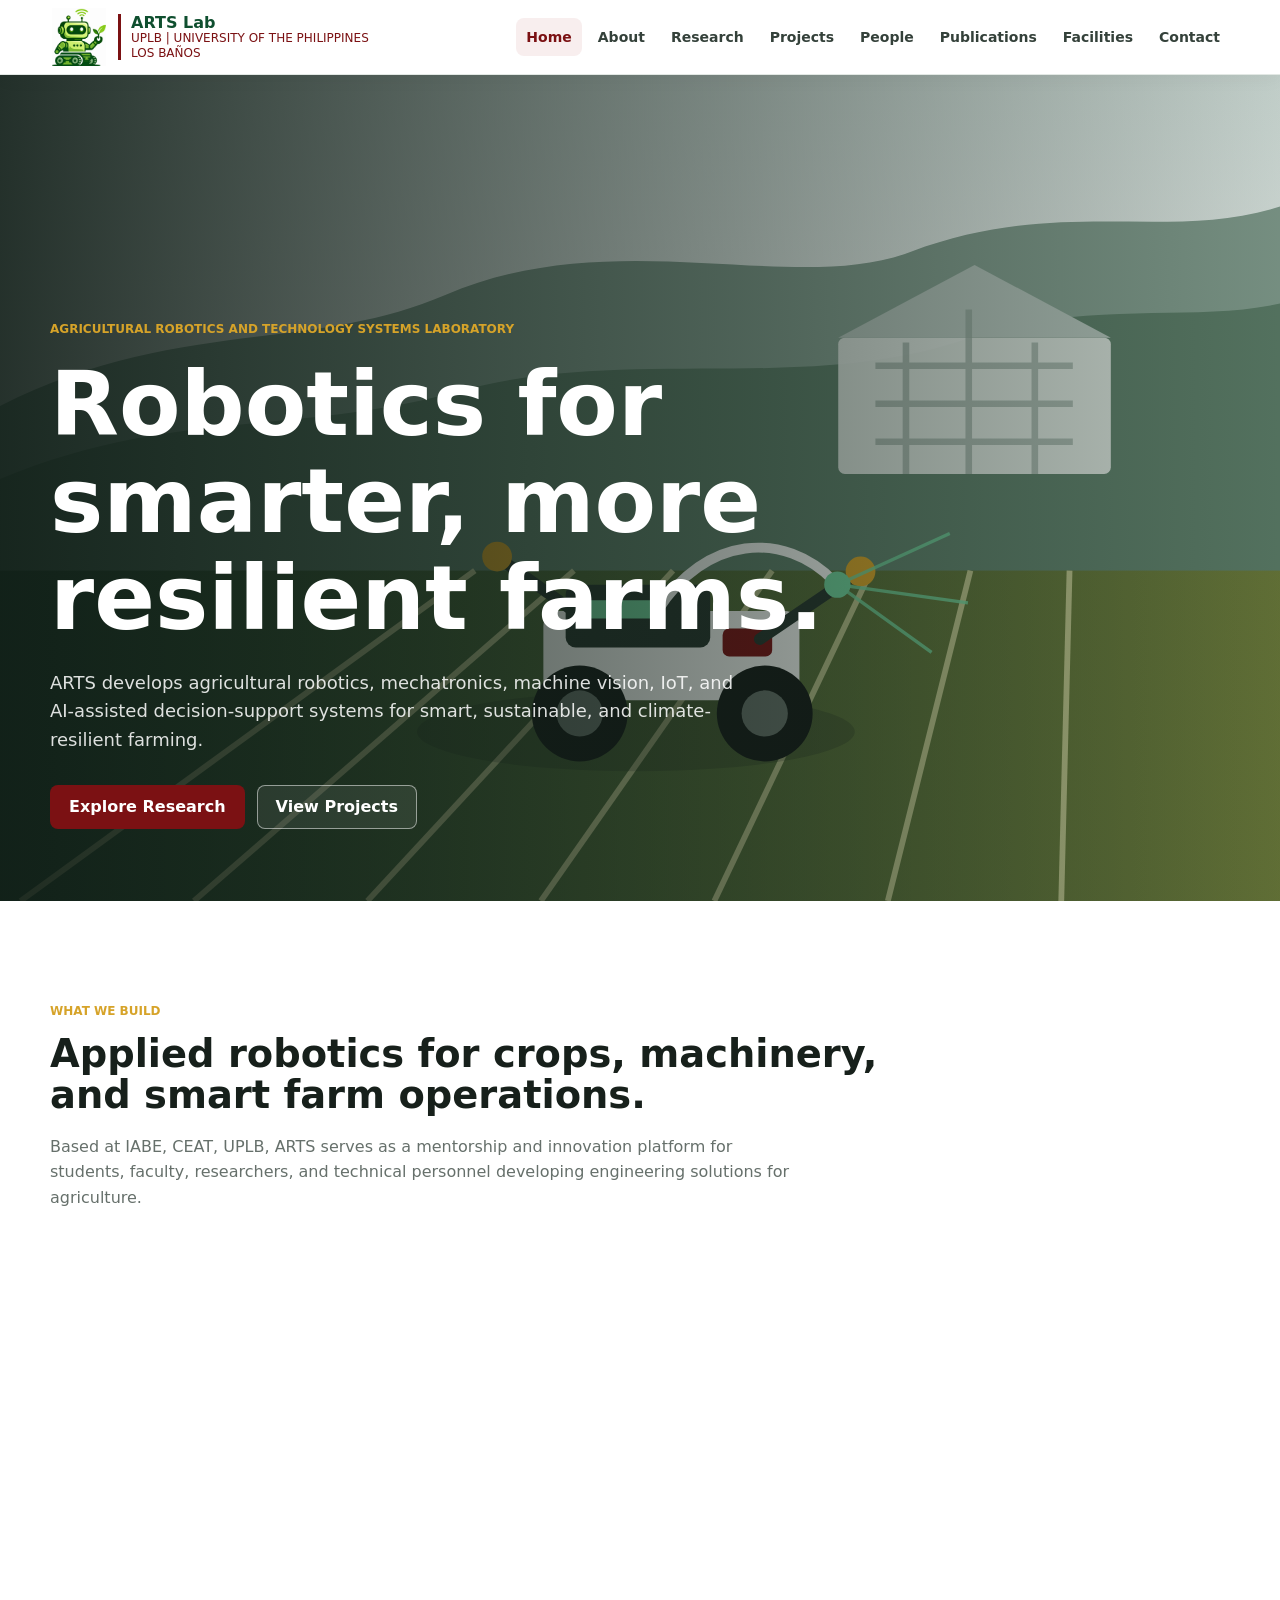
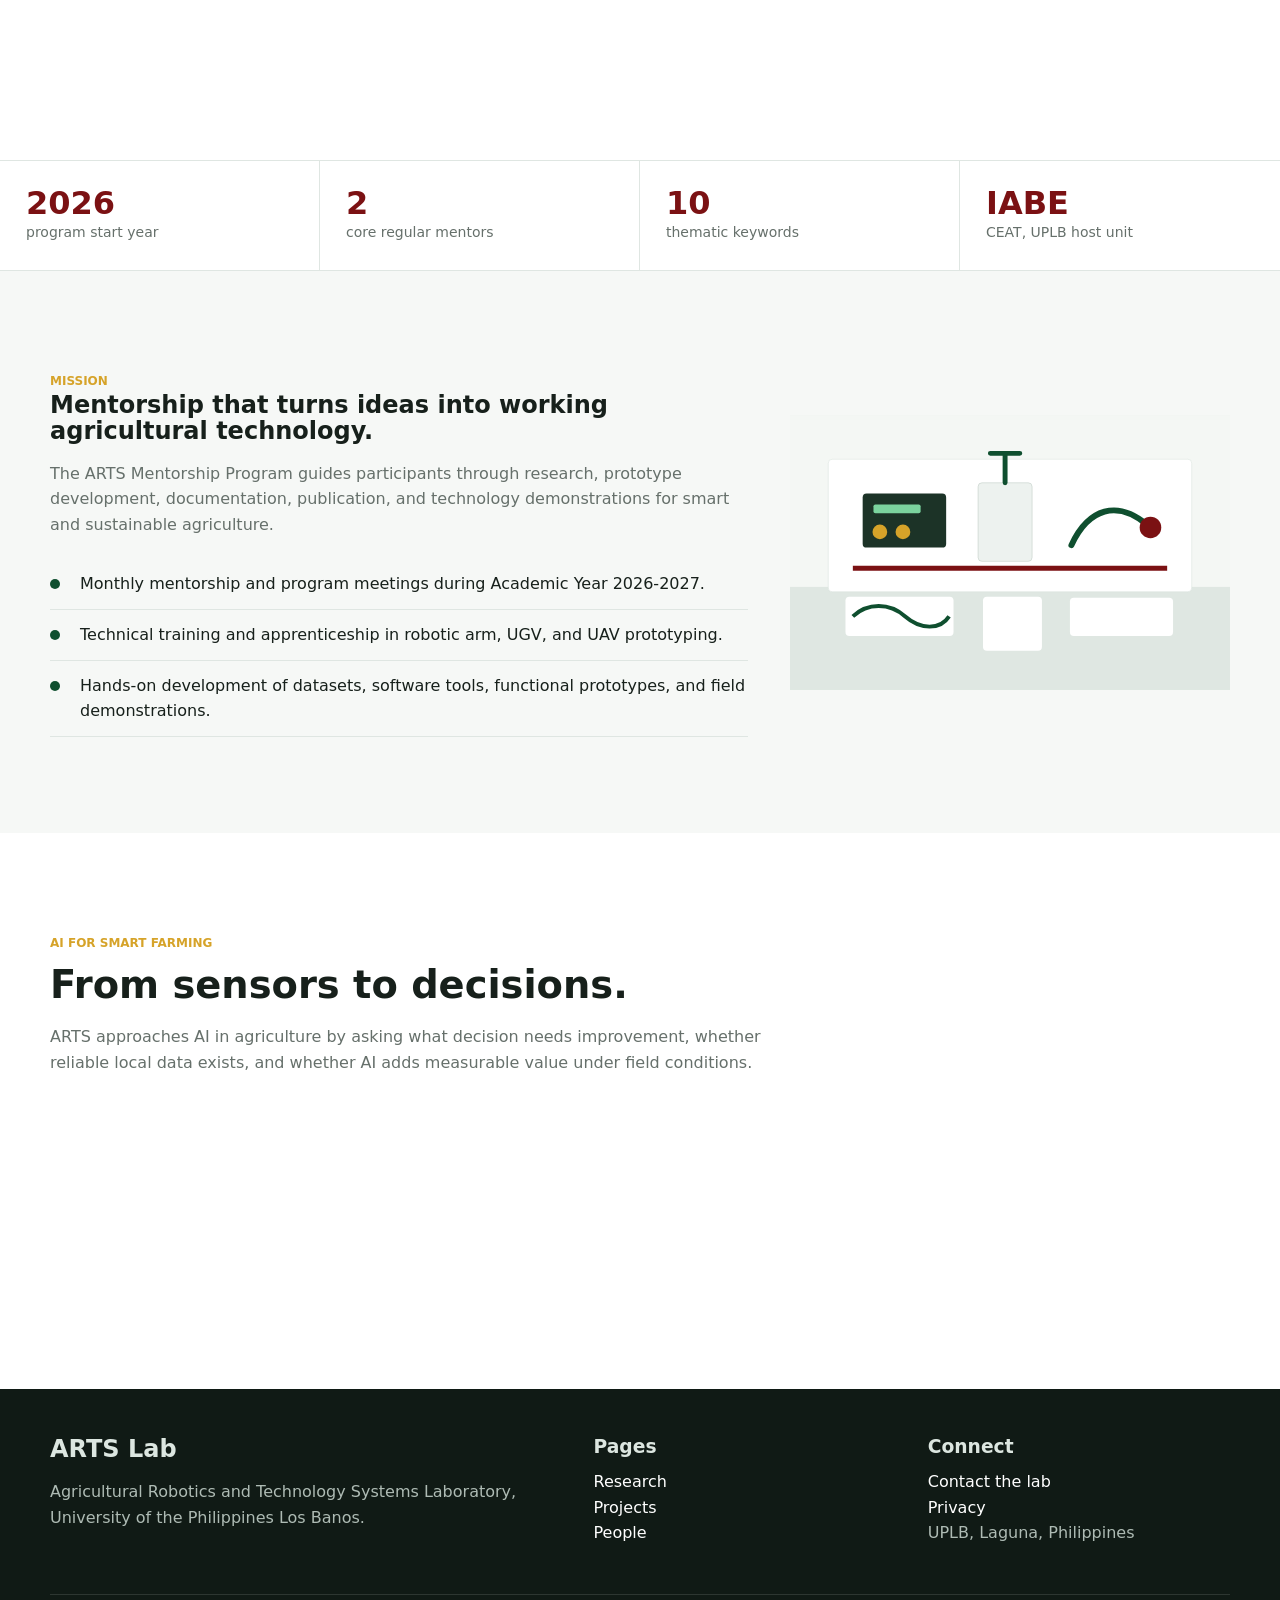
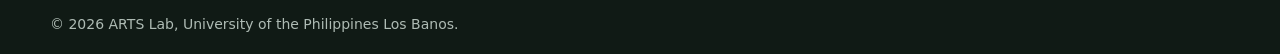
==== index.html @ 3e7c48f3 "Build ARTS Lab static website" ====
<!doctype html>
<html lang="en">
<head>
  <meta charset="utf-8">
  <meta name="viewport" content="width=device-width, initial-scale=1"><meta name="referrer" content="no-referrer"><meta http-equiv="Content-Security-Policy" content="default-src 'self'; base-uri 'self'; object-src 'none'; frame-ancestors 'none'; form-action 'none'; img-src 'self' data:; style-src 'self'; script-src 'self'; connect-src 'none';">
  <meta name="description" content="Agricultural Robotics and Technology Systems Laboratory at the University of the Philippines Los Banos.">
  <title>ARTS Lab | Agricultural Robotics and Technology Systems Laboratory</title>
  <link rel="stylesheet" href="assets/css/style.css">
</head>
<body>
  <header class="site-header">
    <nav class="nav-wrap" aria-label="Primary navigation">
      <a class="brand" href="index.html" aria-label="ARTS Lab home"><img class="brand-logo" src="assets/images/arts-logo.png" alt="ARTS agricultural robotics robot logo"><span class="brand-text"><strong>ARTS Lab</strong><span>UPLB | University of the Philippines Los Ba&ntilde;os</span></span></a>
      <button class="nav-toggle" type="button" aria-label="Toggle navigation" aria-expanded="false"><span></span><span></span><span></span></button>
      <ul class="nav-links">
        <li><a href="index.html">Home</a></li>
        <li><a href="about.html">About</a></li>
        <li><a href="research.html">Research</a></li>
        <li><a href="projects.html">Projects</a></li>
        <li><a href="people.html">People</a></li>
        <li><a href="publications.html">Publications</a></li>
        <li><a href="facilities.html">Facilities</a></li>
        <li><a href="contact.html">Contact</a></li>
      </ul>
    </nav>
  </header>

  <main>
    <section class="hero">
      <div class="hero-inner">
        <span class="eyebrow">Agricultural Robotics and Technology Systems Laboratory</span>
        <h1>Robotics for smarter, more resilient farms.</h1>
        <p>ARTS develops agricultural robotics, mechatronics, machine vision, IoT, and AI-assisted decision-support systems for smart, sustainable, and climate-resilient farming.</p>
        <div class="hero-actions">
          <a class="button primary" href="research.html">Explore Research</a>
          <a class="button secondary" href="projects.html">View Projects</a>
        </div>
      </div>
    </section>

    <section class="section">
      <div class="wrap">
        <div class="section-head">
          <div>
            <span class="eyebrow">What We Build</span>
            <h2>Applied robotics for crops, machinery, and smart farm operations.</h2>
          </div>
          <p>Based at IABE, CEAT, UPLB, ARTS serves as a mentorship and innovation platform for students, faculty, researchers, and technical personnel developing engineering solutions for agriculture.</p>
        </div>
        <div class="grid three">
          <article class="card media-card reveal">
            <img src="assets/images/field-trials.svg" alt="Placeholder field robot trial illustration">
            <div class="card-body">
              <h3>Field Robotics</h3>
              <p>Robotic arms, unmanned ground vehicles, unmanned aerial vehicles, and mechatronic implements for farm operations.</p>
            </div>
          </article>
          <article class="card media-card reveal">
            <img src="assets/images/lab-bench.svg" alt="Placeholder robotics laboratory bench illustration">
            <div class="card-body">
              <h3>Agri-Sensing</h3>
              <p>AI-based machine vision, crop monitoring, localization, navigation, and data workflows for agricultural diagnostics.</p>
            </div>
          </article>
          <article class="card media-card reveal">
            <img src="assets/images/greenhouse.svg" alt="Placeholder smart greenhouse illustration">
            <div class="card-body">
              <h3>Smart Systems</h3>
              <p>IoT monitoring, telemetry dashboards, machine learning, and LLM-assisted advisory tools for decision support.</p>
            </div>
          </article>
        </div>
      </div>
    </section>

    <section class="stat-band" aria-label="Laboratory highlights">
      <div class="stat"><strong>2026</strong><span>program start year</span></div>
      <div class="stat"><strong>2</strong><span>core regular mentors</span></div>
      <div class="stat"><strong>10</strong><span>thematic keywords</span></div>
      <div class="stat"><strong>IABE</strong><span>CEAT, UPLB host unit</span></div>
    </section>

    <section class="section alt">
      <div class="wrap split">
        <div>
          <span class="eyebrow">Mission</span>
          <h2>Mentorship that turns ideas into working agricultural technology.</h2>
          <p class="lead">The ARTS Mentorship Program guides participants through research, prototype development, documentation, publication, and technology demonstrations for smart and sustainable agriculture.</p>
          <ul class="check-list">
            <li>Monthly mentorship and program meetings during Academic Year 2026-2027.</li>
            <li>Technical training and apprenticeship in robotic arm, UGV, and UAV prototyping.</li>
            <li>Hands-on development of datasets, software tools, functional prototypes, and field demonstrations.</li>
          </ul>
        </div>
        <img class="feature-image" src="assets/images/lab-bench.svg" alt="Placeholder laboratory equipment illustration">
      </div>
    </section>

    <section class="section">
      <div class="wrap">
        <div class="section-head">
          <div>
            <span class="eyebrow">AI For Smart Farming</span>
            <h2>From sensors to decisions.</h2>
          </div>
          <p>ARTS approaches AI in agriculture by asking what decision needs improvement, whether reliable local data exists, and whether AI adds measurable value under field conditions.</p>
        </div>
        <div class="grid three">
          <article class="card reveal"><div class="card-body"><h3>Representative Data</h3><p>Models are built around locally relevant crop, sensor, weather, machinery, and field data rather than generic assumptions.</p></div></article>
          <article class="card reveal"><div class="card-body"><h3>Field-Ready Computing</h3><p>Low-cost modular edge computing lowers power demand and supports reconfigurable AI systems for mobile platforms.</p></div></article>
          <article class="card reveal"><div class="card-body"><h3>Decision Support</h3><p>Dashboards, machine learning, and AI-assisted tools translate raw readings into practical farm and greenhouse decisions.</p></div></article>
        </div>
      </div>
    </section>
  </main>

  <footer class="site-footer">
    <div class="wrap footer-grid">
      <div>
        <h2>ARTS Lab</h2>
        <p>Agricultural Robotics and Technology Systems Laboratory, University of the Philippines Los Banos.</p>
      </div>
      <div>
        <h3>Pages</h3>
        <ul>
          <li><a href="research.html">Research</a></li>
          <li><a href="projects.html">Projects</a></li>
          <li><a href="people.html">People</a></li>
        </ul>
      </div>
      <div>
        <h3>Connect</h3>
        <ul>
          <li><a href="contact.html">Contact the lab</a></li><li><a href="privacy.html">Privacy</a></li>
          <li>UPLB, Laguna, Philippines</li>
        </ul>
      </div>
    </div>
    <div class="wrap footer-bottom">&copy; <span data-year></span> ARTS Lab, University of the Philippines Los Banos.</div>
  </footer>
  <script src="assets/js/main.js"></script>
</body>
</html>
---- assets/css/style.css ----
:root {
  --maroon: #7b1113;
  --maroon-dark: #4f0b0d;
  --green: #0f4f2f;
  --green-soft: #e7f1ec;
  --gold: #d6a329;
  --ink: #17201b;
  --muted: #66706b;
  --line: #dfe6e2;
  --surface: #ffffff;
  --surface-alt: #f6f8f6;
  --surface-deep: #edf2ef;
  --shadow: 0 18px 45px rgba(23, 32, 27, 0.1);
  --font-body: "Segoe UI", system-ui, -apple-system, BlinkMacSystemFont, Roboto, Arial, sans-serif;
  --font-display: "Aptos Display", "Segoe UI", system-ui, sans-serif;
  --text-xs: 0.75rem;
  --text-sm: 0.875rem;
  --text-base: 1rem;
  --text-lg: 1.125rem;
  --text-xl: 1.25rem;
  --text-2xl: 2rem;
  --radius: 8px;
  --max: 1180px;
}

* {
  box-sizing: border-box;
}

html {
  scroll-behavior: smooth;
}

body {
  margin: 0;
  color: var(--ink);
  background: var(--surface);
  font-family: var(--font-body);
  font-size: var(--text-base);
  line-height: 1.6;
  text-rendering: optimizeLegibility;
}

img {
  display: block;
  max-width: 100%;
}

a {
  color: inherit;
}

.site-header {
  position: sticky;
  top: 0;
  z-index: 50;
  border-bottom: 1px solid rgba(223, 230, 226, 0.9);
  background: rgba(255, 255, 255, 0.94);
  backdrop-filter: blur(16px);
  box-shadow: 0 4px 18px rgba(23, 32, 27, 0.04);
}

.nav-wrap {
  display: flex;
  align-items: center;
  justify-content: space-between;
  width: min(100% - 32px, var(--max));
  margin: 0 auto;
  min-height: 74px;
  gap: 24px;
}

.brand {
  display: inline-flex;
  align-items: center;
  gap: 10px;
  min-width: 0;
  text-decoration: none;
}

.brand-logo {
  width: 58px;
  height: 58px;
  max-height: 58px;
  object-fit: contain;
}

.brand-mark {
  display: grid;
  place-items: center;
  width: 46px;
  height: 46px;
  border-radius: var(--radius);
  color: #fff;
  background: linear-gradient(145deg, var(--maroon), var(--green));
  font-weight: 800;
  letter-spacing: 0;
}

.brand-text strong,
.brand-text span {
  display: block;
}

.brand-text strong {
  color: var(--green);
  font-size: var(--text-base);
  line-height: 1.1;
}

.brand-text {
  padding-left: 10px;
  border-left: 3px solid var(--maroon);
}

.brand-text span {
  max-width: 250px;
  color: var(--maroon);
  font-size: var(--text-xs);
  letter-spacing: 0;
  line-height: 1.2;
  text-transform: uppercase;
}

.nav-toggle {
  display: none;
  width: 44px;
  height: 44px;
  border: 1px solid var(--line);
  border-radius: var(--radius);
  background: var(--surface);
  color: var(--ink);
  cursor: pointer;
}

.nav-toggle span {
  display: block;
  width: 20px;
  height: 2px;
  margin: 5px auto;
  background: currentColor;
}

.nav-links {
  display: flex;
  align-items: center;
  gap: 6px;
  list-style: none;
  margin: 0;
  padding: 0;
}

.nav-links a {
  display: inline-flex;
  align-items: center;
  min-height: 38px;
  padding: 0 10px;
  border-radius: var(--radius);
  color: #34413a;
  font-size: var(--text-sm);
  font-weight: 650;
  text-decoration: none;
}

.nav-links a:hover,
.nav-links a.active {
  color: var(--maroon);
  background: #f8eeee;
}

.nav-links a:focus-visible,
.button:focus-visible,
.brand:focus-visible,
.site-footer a:focus-visible,
.contact-panel a:focus-visible,
.map-link:focus-visible {
  outline: 3px solid rgba(214, 163, 41, 0.72);
  outline-offset: 3px;
}

.hero {
  position: relative;
  min-height: calc(100vh - 74px);
  display: grid;
  align-items: end;
  overflow: hidden;
  background: #111d17;
}

.hero::before {
  content: "";
  position: absolute;
  inset: 0;
  background:
    linear-gradient(90deg, rgba(15, 28, 22, 0.9), rgba(15, 28, 22, 0.48) 58%, rgba(15, 28, 22, 0.15)),
    url("../images/hero-field-robot.svg") center / cover no-repeat;
}

.hero-inner {
  position: relative;
  width: min(100% - 32px, var(--max));
  margin: 0 auto;
  padding: 84px 0 72px;
  color: #fff;
}

.eyebrow {
  color: var(--gold);
  font-size: var(--text-xs);
  font-weight: 800;
  letter-spacing: 0;
  text-transform: uppercase;
}

h1,
h2,
h3 {
  margin: 0;
  font-family: var(--font-display);
  font-weight: 750;
  line-height: 1.08;
  letter-spacing: 0;
}

.hero h1 {
  max-width: 820px;
  margin-top: 16px;
  font-size: clamp(2.6rem, 7vw, 5.8rem);
  letter-spacing: 0;
}

.hero p {
  max-width: 700px;
  margin: 22px 0 0;
  color: rgba(255, 255, 255, 0.86);
  font-size: var(--text-lg);
}

.hero-actions,
.button-row {
  display: flex;
  flex-wrap: wrap;
  gap: 12px;
  margin-top: 30px;
}

.button {
  display: inline-flex;
  align-items: center;
  justify-content: center;
  min-height: 44px;
  padding: 0 18px;
  border: 1px solid transparent;
  border-radius: var(--radius);
  font-weight: 800;
  text-decoration: none;
  transition: transform 180ms ease, box-shadow 180ms ease, background 180ms ease;
}

.button:hover {
  transform: translateY(-2px);
  box-shadow: 0 8px 18px rgba(23, 32, 27, 0.12);
}

.button.primary {
  color: #fff;
  background: var(--maroon);
}

.button.secondary {
  color: #fff;
  border-color: rgba(255, 255, 255, 0.5);
  background: rgba(255, 255, 255, 0.08);
}

.button.light {
  color: var(--green);
  border-color: var(--line);
  background: var(--surface);
}

.page-hero {
  background: var(--surface-alt);
  border-bottom: 1px solid var(--line);
}

.page-hero .wrap {
  width: min(100% - 32px, var(--max));
  margin: 0 auto;
  padding: 72px 0 46px;
}

.page-hero h1 {
  max-width: 850px;
  margin-top: 12px;
  font-size: clamp(2.2rem, 5vw, 4.5rem);
}

.page-hero p {
  max-width: 760px;
  color: var(--muted);
  font-size: var(--text-lg);
}

.section {
  padding: clamp(60px, 8vw, 96px) 0;
}

.section.alt {
  background: var(--surface-alt);
}

.wrap {
  width: min(100% - 32px, var(--max));
  margin: 0 auto;
}

.section-head {
  display: block;
  max-width: 920px;
  margin-bottom: 34px;
}

.section-head h2 {
  margin-top: 10px;
  font-size: clamp(1.8rem, 3vw, 3rem);
}

.section-head p,
.lead {
  color: var(--muted);
  font-size: var(--text-base);
}

.section-head p {
  max-width: 760px;
  margin: 18px 0 0;
}

.grid {
  display: grid;
  gap: 22px;
}

.grid.three {
  grid-template-columns: repeat(3, minmax(0, 1fr));
}

.grid.two {
  grid-template-columns: repeat(2, minmax(0, 1fr));
}

.card {
  border: 1px solid var(--line);
  border-radius: var(--radius);
  background: var(--surface);
  box-shadow: 0 1px 0 rgba(23, 32, 27, 0.03);
  overflow: hidden;
  transition: transform 180ms ease, border-color 180ms ease, box-shadow 180ms ease;
}

.card:hover {
  border-color: #b9cfc3;
  box-shadow: 0 14px 32px rgba(23, 32, 27, 0.09);
  transform: translateY(-4px);
}

.card-body {
  padding: 24px;
}

.card h3 {
  margin-bottom: 10px;
  font-size: var(--text-xl);
}

.card p {
  margin: 0;
  color: var(--muted);
}

.media-card img,
.feature-image {
  width: 100%;
  aspect-ratio: 16 / 10;
  object-fit: cover;
  background: var(--surface-deep);
}

.media-card img {
  border-bottom: 3px solid var(--green);
}

.stat-band {
  display: grid;
  grid-template-columns: repeat(4, minmax(0, 1fr));
  border-top: 1px solid var(--line);
  border-bottom: 1px solid var(--line);
  background: var(--surface);
}

.stat {
  padding: 26px;
  border-right: 1px solid var(--line);
}

.stat:last-child {
  border-right: 0;
}

.stat strong {
  display: block;
  color: var(--maroon);
  font-size: var(--text-2xl);
  line-height: 1;
}

.stat span {
  color: var(--muted);
  font-size: var(--text-sm);
}

.split {
  display: grid;
  grid-template-columns: minmax(0, 0.92fr) minmax(300px, 0.58fr);
  gap: 42px;
  align-items: center;
}

.check-list,
.plain-list {
  list-style: none;
  margin: 22px 0 0;
  padding: 0;
}

.check-list li,
.plain-list li {
  position: relative;
  padding: 12px 0 12px 30px;
  border-bottom: 1px solid var(--line);
}

.check-list li::before,
.plain-list li::before {
  content: "";
  position: absolute;
  left: 0;
  top: 20px;
  width: 10px;
  height: 10px;
  border-radius: 50%;
  background: var(--green);
}

.tag-row {
  display: flex;
  flex-wrap: wrap;
  gap: 8px;
  margin-top: 16px;
}

.tag {
  display: inline-flex;
  align-items: center;
  min-height: 30px;
  padding: 0 10px;
  border: 1px solid #d9e2dd;
  border-radius: var(--radius);
  color: var(--green);
  background: var(--green-soft);
  font-size: var(--text-xs);
  font-weight: 750;
}

.project-status {
  display: inline-flex;
  min-height: 28px;
  align-items: center;
  padding: 0 9px;
  border-radius: var(--radius);
  color: #fff;
  background: var(--green);
  font-size: var(--text-xs);
  font-weight: 800;
}

.person {
  display: grid;
  grid-template-columns: 88px 1fr;
  gap: 16px;
  align-items: center;
}

.avatar {
  width: 88px;
  aspect-ratio: 1;
  border-radius: var(--radius);
  object-fit: cover;
  background: var(--surface-deep);
}

.role {
  color: var(--maroon);
  font-weight: 800;
  font-size: var(--text-sm);
}

.publication {
  max-width: 920px;
  margin: 0 auto;
  padding: 22px 0;
  border-bottom: 1px solid var(--line);
}

.publication h3 {
  margin-bottom: 6px;
  font-size: var(--text-lg);
}

.publication p {
  margin: 0;
  color: var(--muted);
}

.contact-grid {
  display: grid;
  grid-template-columns: minmax(0, 0.7fr) minmax(320px, 0.5fr);
  gap: 28px;
}

.contact-panel {
  padding: 28px;
  border: 1px solid var(--line);
  border-radius: var(--radius);
  background: var(--surface);
}

.contact-panel a {
  color: var(--green);
  font-weight: 750;
}

.map-placeholder {
  display: grid;
  min-height: 320px;
  place-items: center;
  border: 1px solid var(--line);
  border-radius: var(--radius);
  background: url("../images/map-placeholder.svg") center / cover no-repeat;
}

.map-link {
  display: block;
  color: inherit;
  text-decoration: none;
}

.map-link:hover .map-placeholder,
.map-link:focus-visible .map-placeholder {
  border-color: var(--green);
  box-shadow: var(--shadow);
}

.site-footer {
  color: #dce6e0;
  background: #101a15;
}

.footer-grid {
  display: grid;
  grid-template-columns: 1.1fr 0.65fr 0.65fr;
  gap: 32px;
  padding: 48px 0;
}

.site-footer a {
  color: #fff;
  text-decoration: none;
}

.site-footer p,
.site-footer li {
  color: #aebbb4;
}

.site-footer ul {
  list-style: none;
  margin: 12px 0 0;
  padding: 0;
}

.footer-bottom {
  padding: 18px 0;
  border-top: 1px solid rgba(255, 255, 255, 0.12);
  color: #aebbb4;
  font-size: var(--text-sm);
}

.reveal {
  opacity: 0;
  transform: translateY(16px);
  transition: opacity 0.55s ease, transform 0.55s ease;
}

.reveal.visible {
  opacity: 1;
  transform: translateY(0);
}

.card.reveal.visible:hover {
  transform: translateY(-4px);
}

@media (max-width: 920px) {
  .brand-logo {
    width: 54px;
    height: 54px;
    max-height: 54px;
  }

  .nav-toggle {
    display: block;
  }

  .nav-links {
    position: absolute;
    inset: 75px 16px auto;
    display: none;
    flex-direction: column;
    align-items: stretch;
    padding: 10px;
    border: 1px solid var(--line);
    border-radius: var(--radius);
    background: var(--surface);
    box-shadow: var(--shadow);
  }

  .nav-links.open {
    display: flex;
  }

  .nav-links a {
    min-height: 44px;
  }

  .section-head,
  .split,
  .contact-grid,
  .footer-grid {
    grid-template-columns: 1fr;
  }

  .grid.three,
  .grid.two {
    grid-template-columns: 1fr 1fr;
  }

  .stat-band {
    grid-template-columns: 1fr 1fr;
  }

  .stat:nth-child(2) {
    border-right: 0;
  }
}

@media (max-width: 620px) {
  .brand-text span {
    max-width: 150px;
    font-size: var(--text-xs);
  }

  .hero {
    min-height: min(760px, calc(100svh - 74px));
  }

  .hero-inner,
  .page-hero .wrap,
  .section {
    padding-top: 54px;
    padding-bottom: 54px;
  }

  .grid.three,
  .grid.two,
  .stat-band {
    grid-template-columns: 1fr;
  }

  .stat,
  .stat:nth-child(2) {
    border-right: 0;
    border-bottom: 1px solid var(--line);
  }

  .stat:last-child {
    border-bottom: 0;
  }

  .person {
    grid-template-columns: 70px 1fr;
  }

  .avatar {
    width: 70px;
  }
}
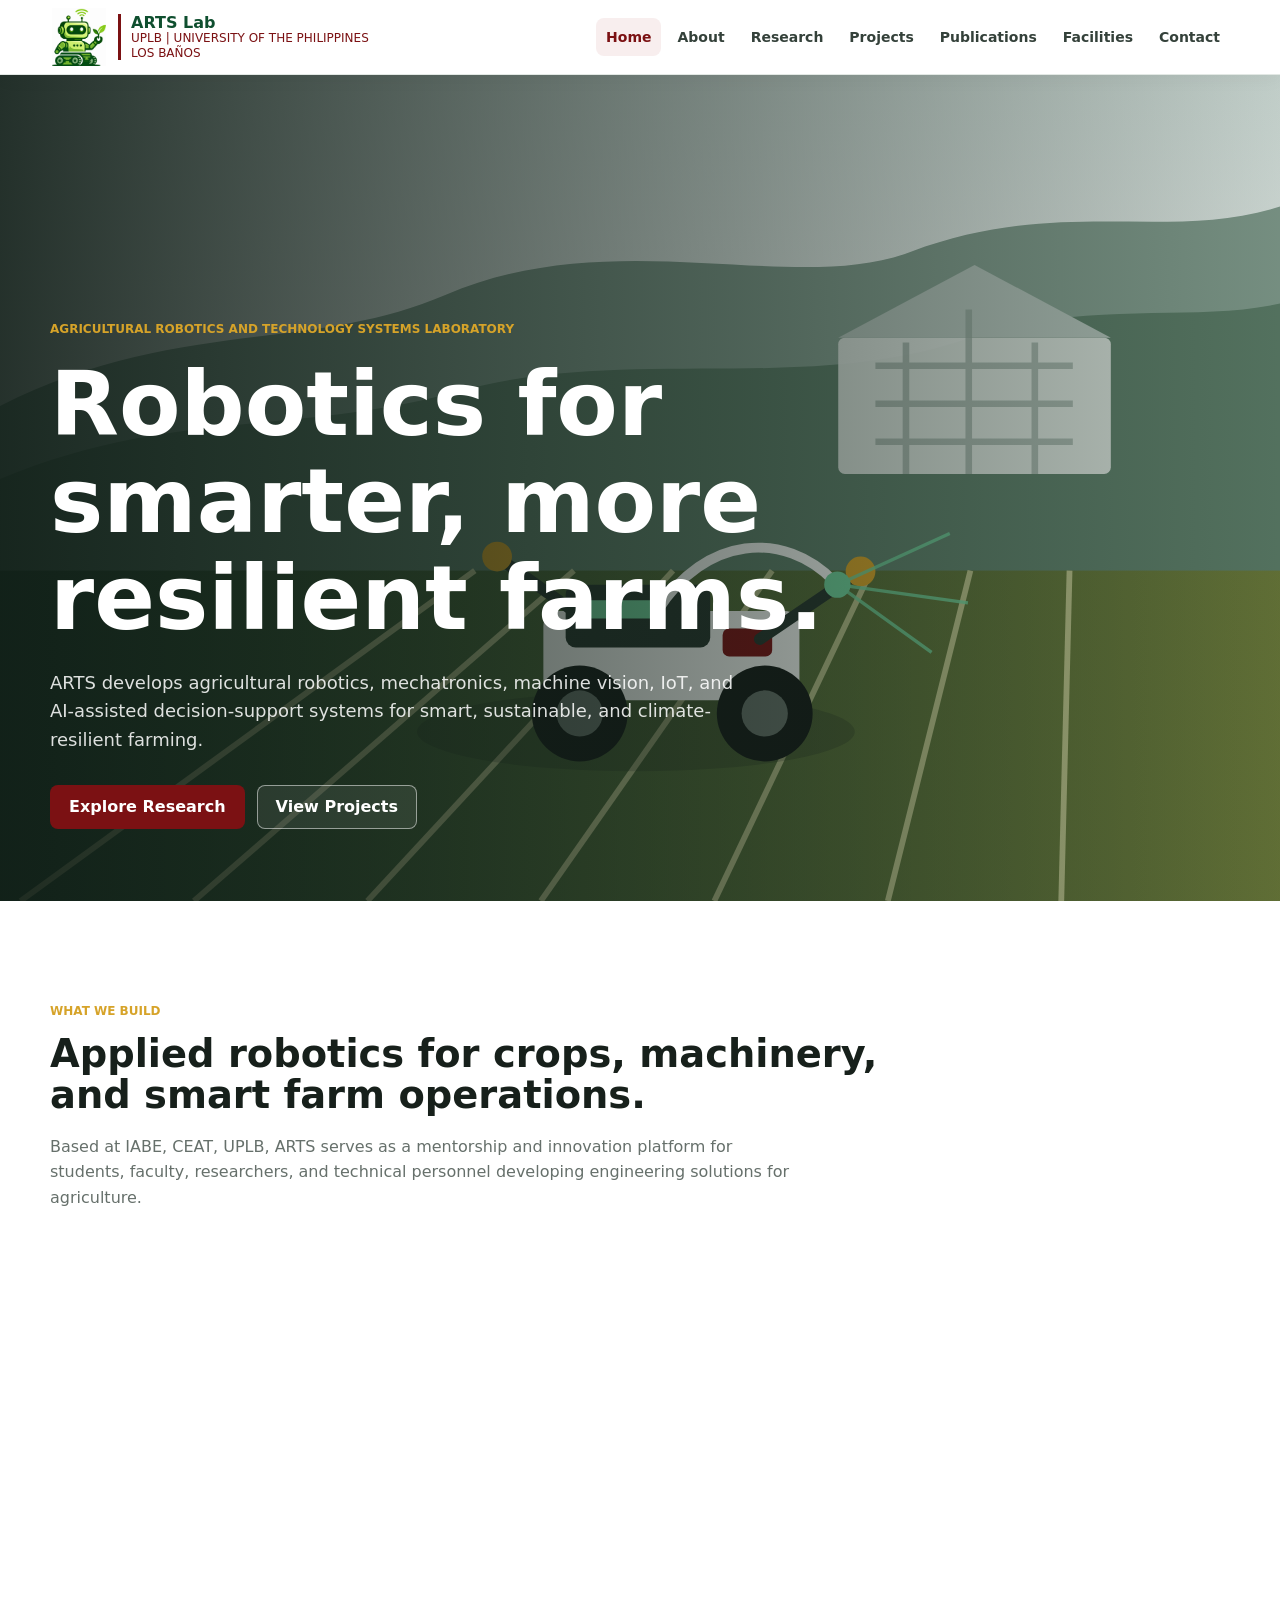
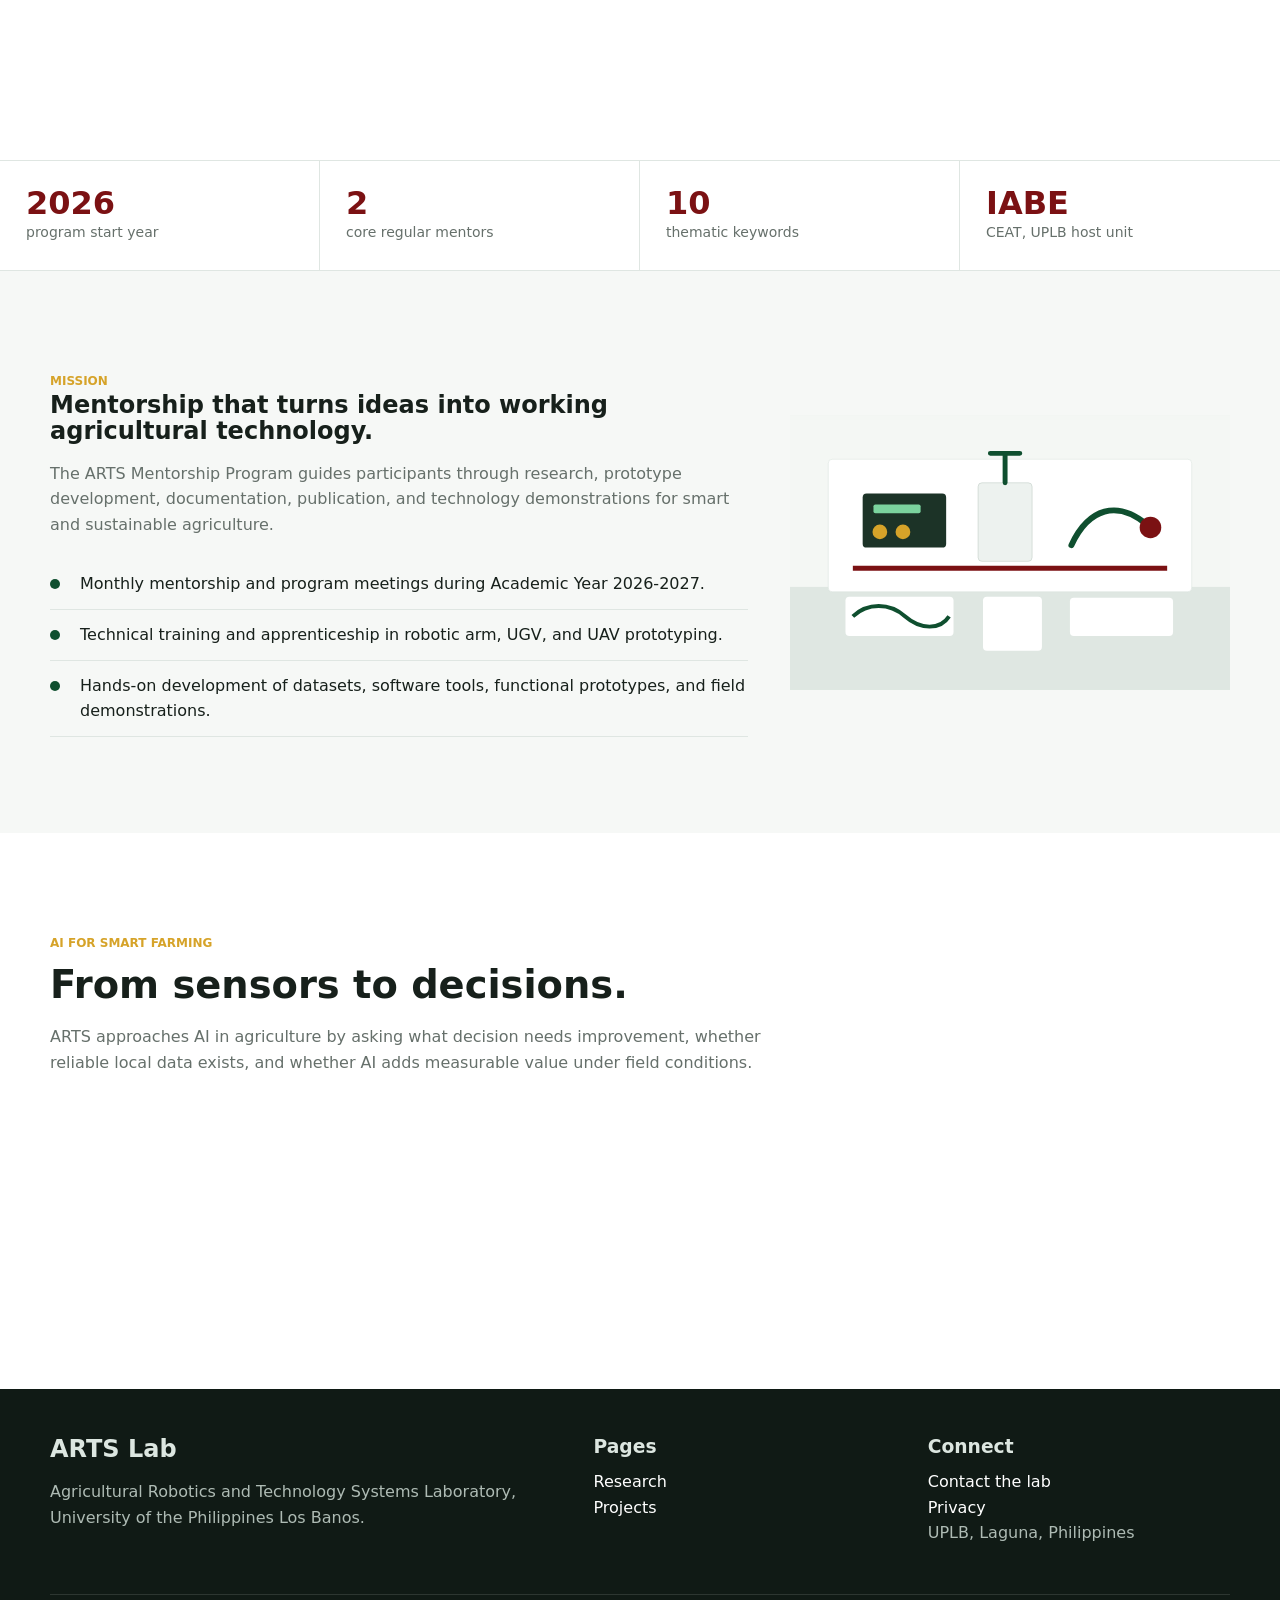
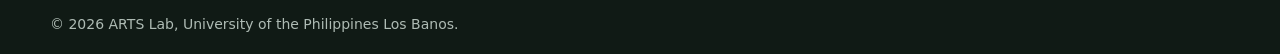
==== commit 36b07c5e: "Temporarily remove People page" ====
--- a/index.html
+++ b/index.html
@@ -17,7 +17,7 @@
         <li><a href="about.html">About</a></li>
         <li><a href="research.html">Research</a></li>
         <li><a href="projects.html">Projects</a></li>
-        <li><a href="people.html">People</a></li>
+        
         <li><a href="publications.html">Publications</a></li>
         <li><a href="facilities.html">Facilities</a></li>
         <li><a href="contact.html">Contact</a></li>
@@ -125,7 +125,7 @@
         <ul>
           <li><a href="research.html">Research</a></li>
           <li><a href="projects.html">Projects</a></li>
-          <li><a href="people.html">People</a></li>
+          
         </ul>
       </div>
       <div>
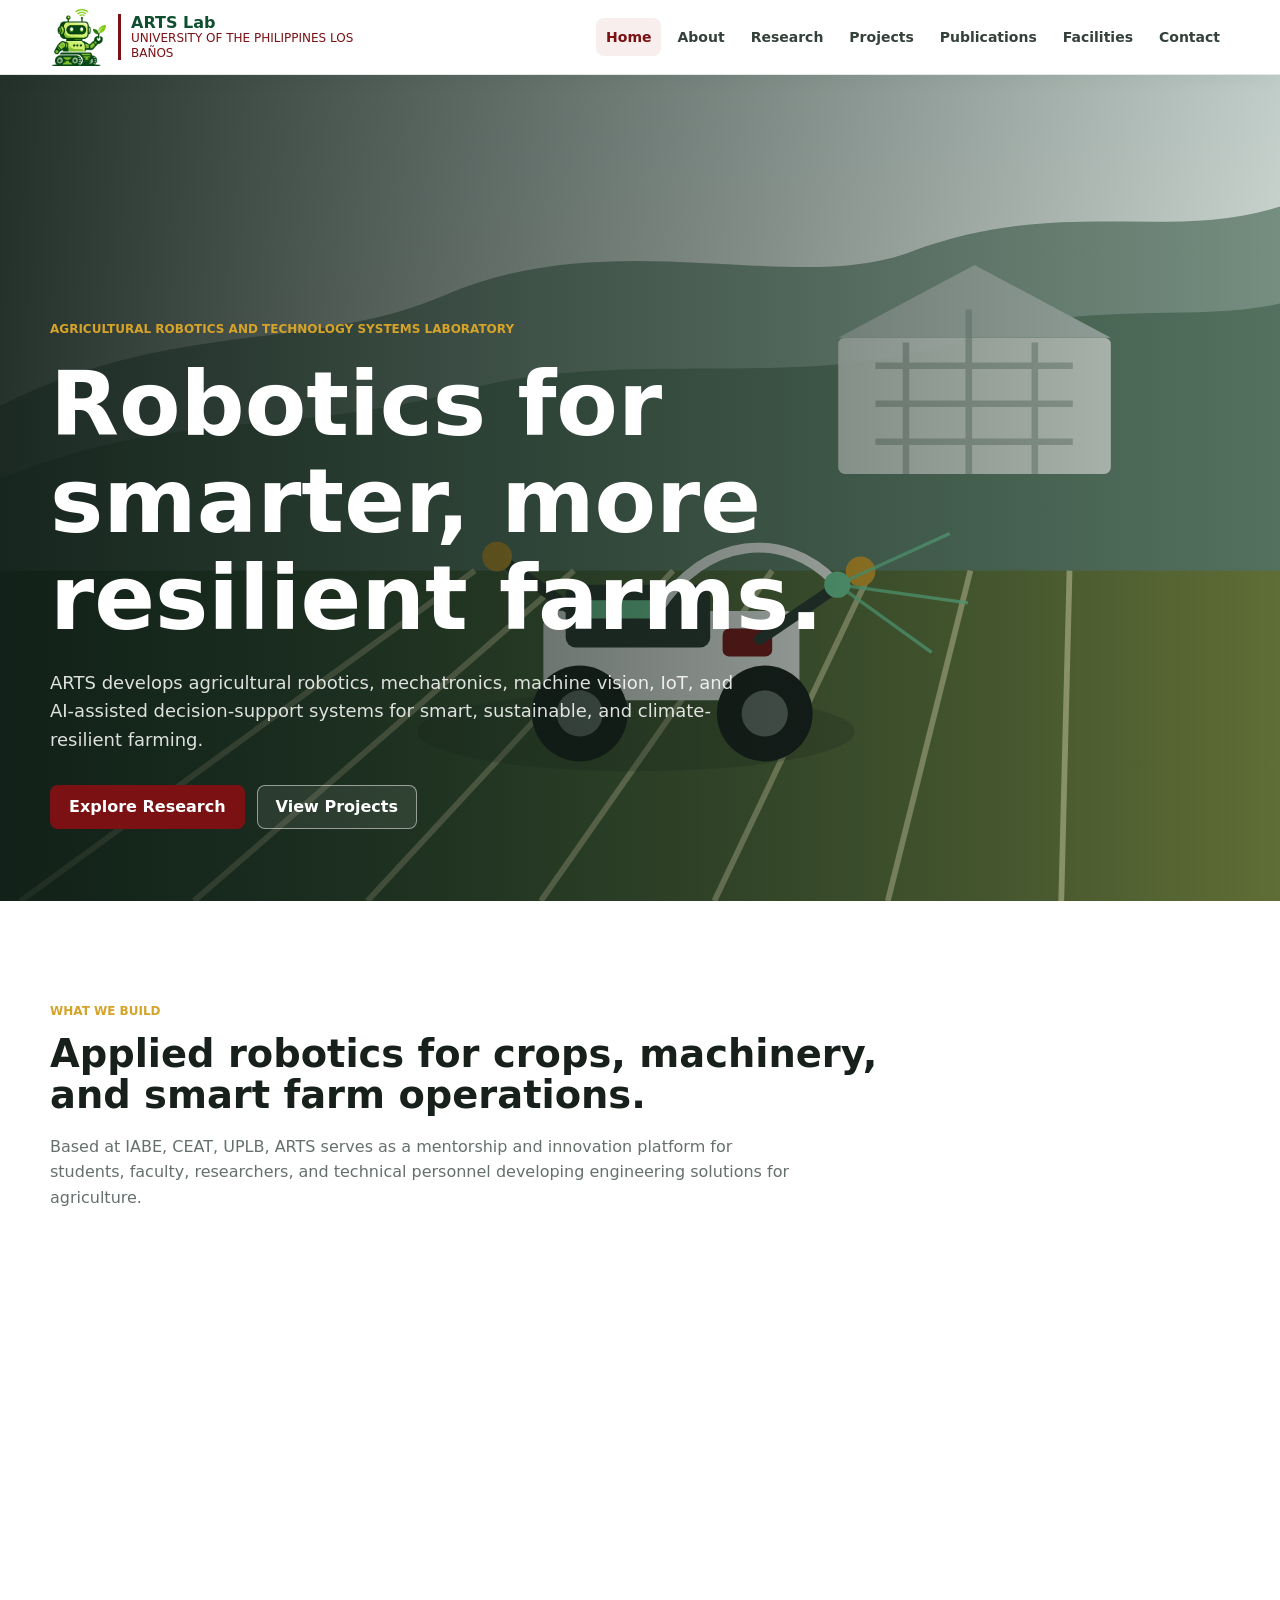
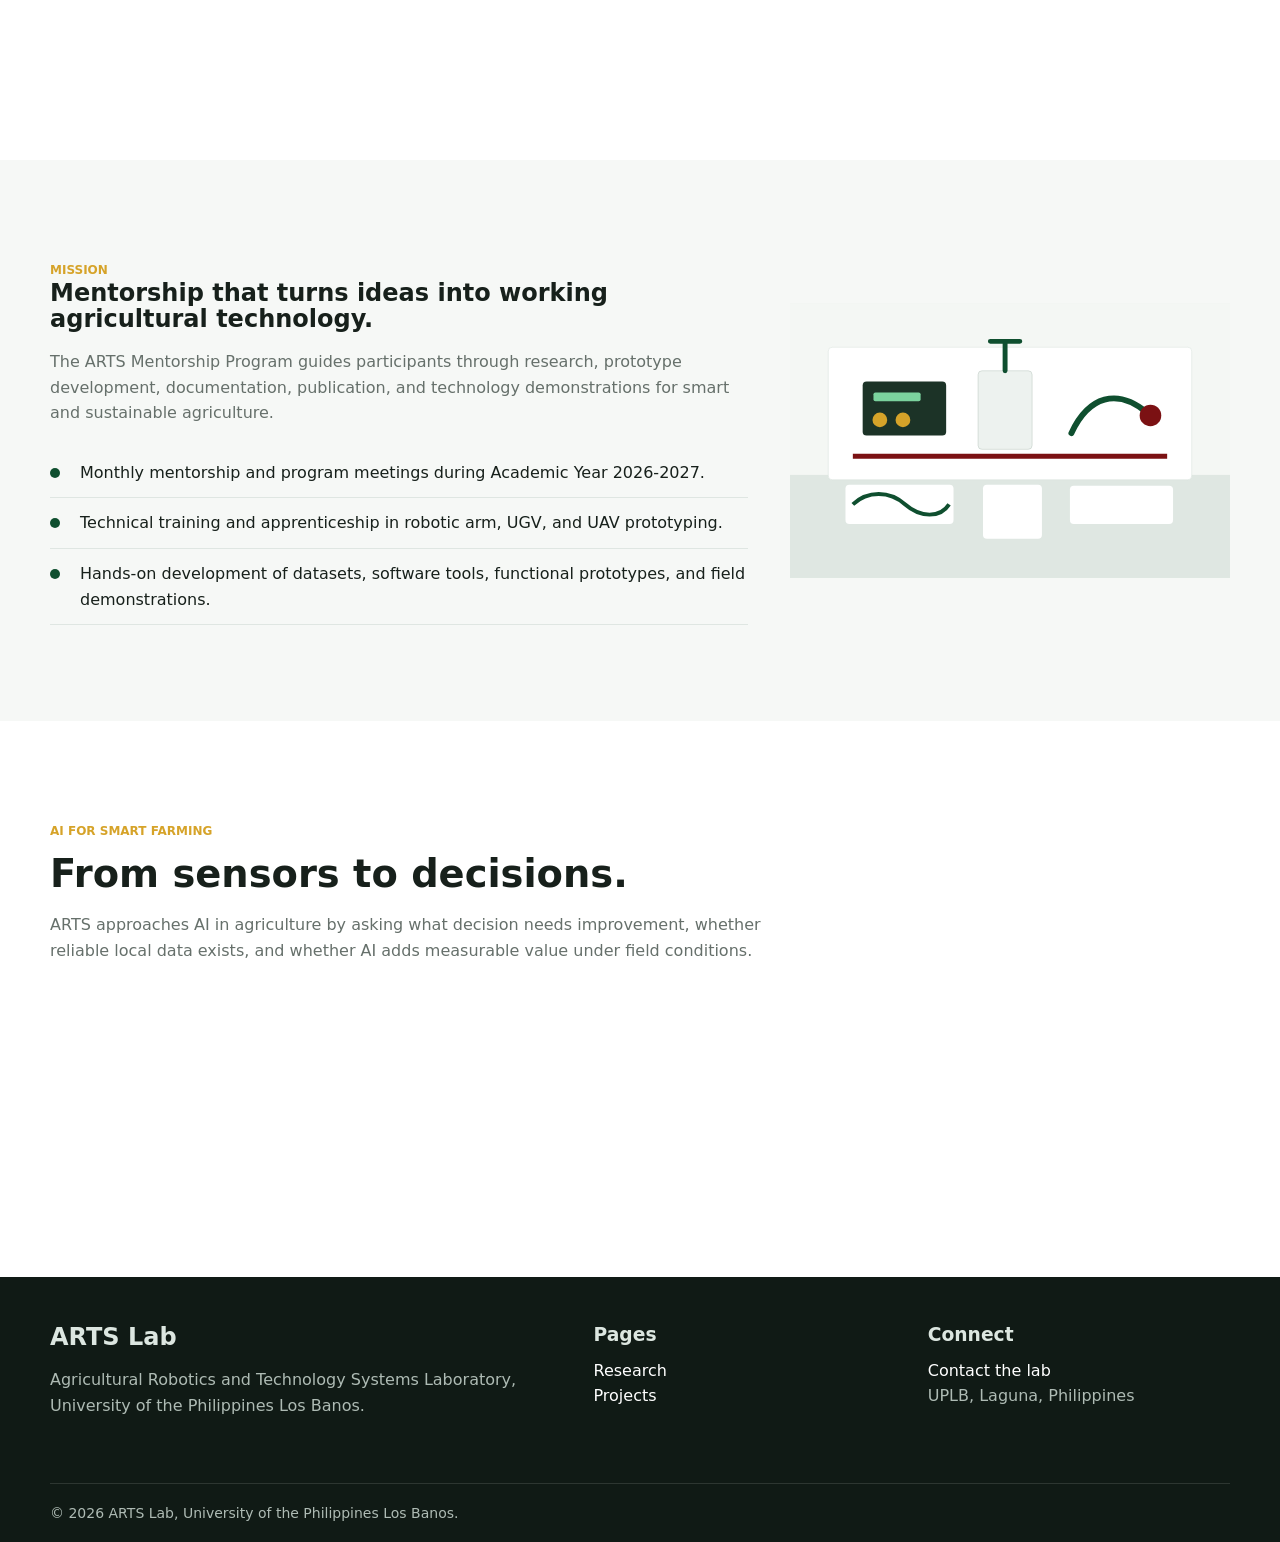
==== commit acbfbdf6: "Refine ARTS Lab site presentation" ====
--- a/index.html
+++ b/index.html
@@ -10,7 +10,7 @@
 <body>
   <header class="site-header">
     <nav class="nav-wrap" aria-label="Primary navigation">
-      <a class="brand" href="index.html" aria-label="ARTS Lab home"><img class="brand-logo" src="assets/images/arts-logo.png" alt="ARTS agricultural robotics robot logo"><span class="brand-text"><strong>ARTS Lab</strong><span>UPLB | University of the Philippines Los Ba&ntilde;os</span></span></a>
+      <a class="brand" href="index.html" aria-label="ARTS Lab home"><img class="brand-logo" src="assets/images/arts-logo.png" alt="ARTS agricultural robotics robot logo"><span class="brand-text"><strong>ARTS Lab</strong><span>University of the Philippines Los Ba&ntilde;os</span></span></a>
       <button class="nav-toggle" type="button" aria-label="Toggle navigation" aria-expanded="false"><span></span><span></span><span></span></button>
       <ul class="nav-links">
         <li><a href="index.html">Home</a></li>
@@ -73,13 +73,6 @@
       </div>
     </section>
 
-    <section class="stat-band" aria-label="Laboratory highlights">
-      <div class="stat"><strong>2026</strong><span>program start year</span></div>
-      <div class="stat"><strong>2</strong><span>core regular mentors</span></div>
-      <div class="stat"><strong>10</strong><span>thematic keywords</span></div>
-      <div class="stat"><strong>IABE</strong><span>CEAT, UPLB host unit</span></div>
-    </section>
-
     <section class="section alt">
       <div class="wrap split">
         <div>
@@ -131,7 +124,7 @@
       <div>
         <h3>Connect</h3>
         <ul>
-          <li><a href="contact.html">Contact the lab</a></li><li><a href="privacy.html">Privacy</a></li>
+          <li><a href="contact.html">Contact the lab</a></li>
           <li>UPLB, Laguna, Philippines</li>
         </ul>
       </div>
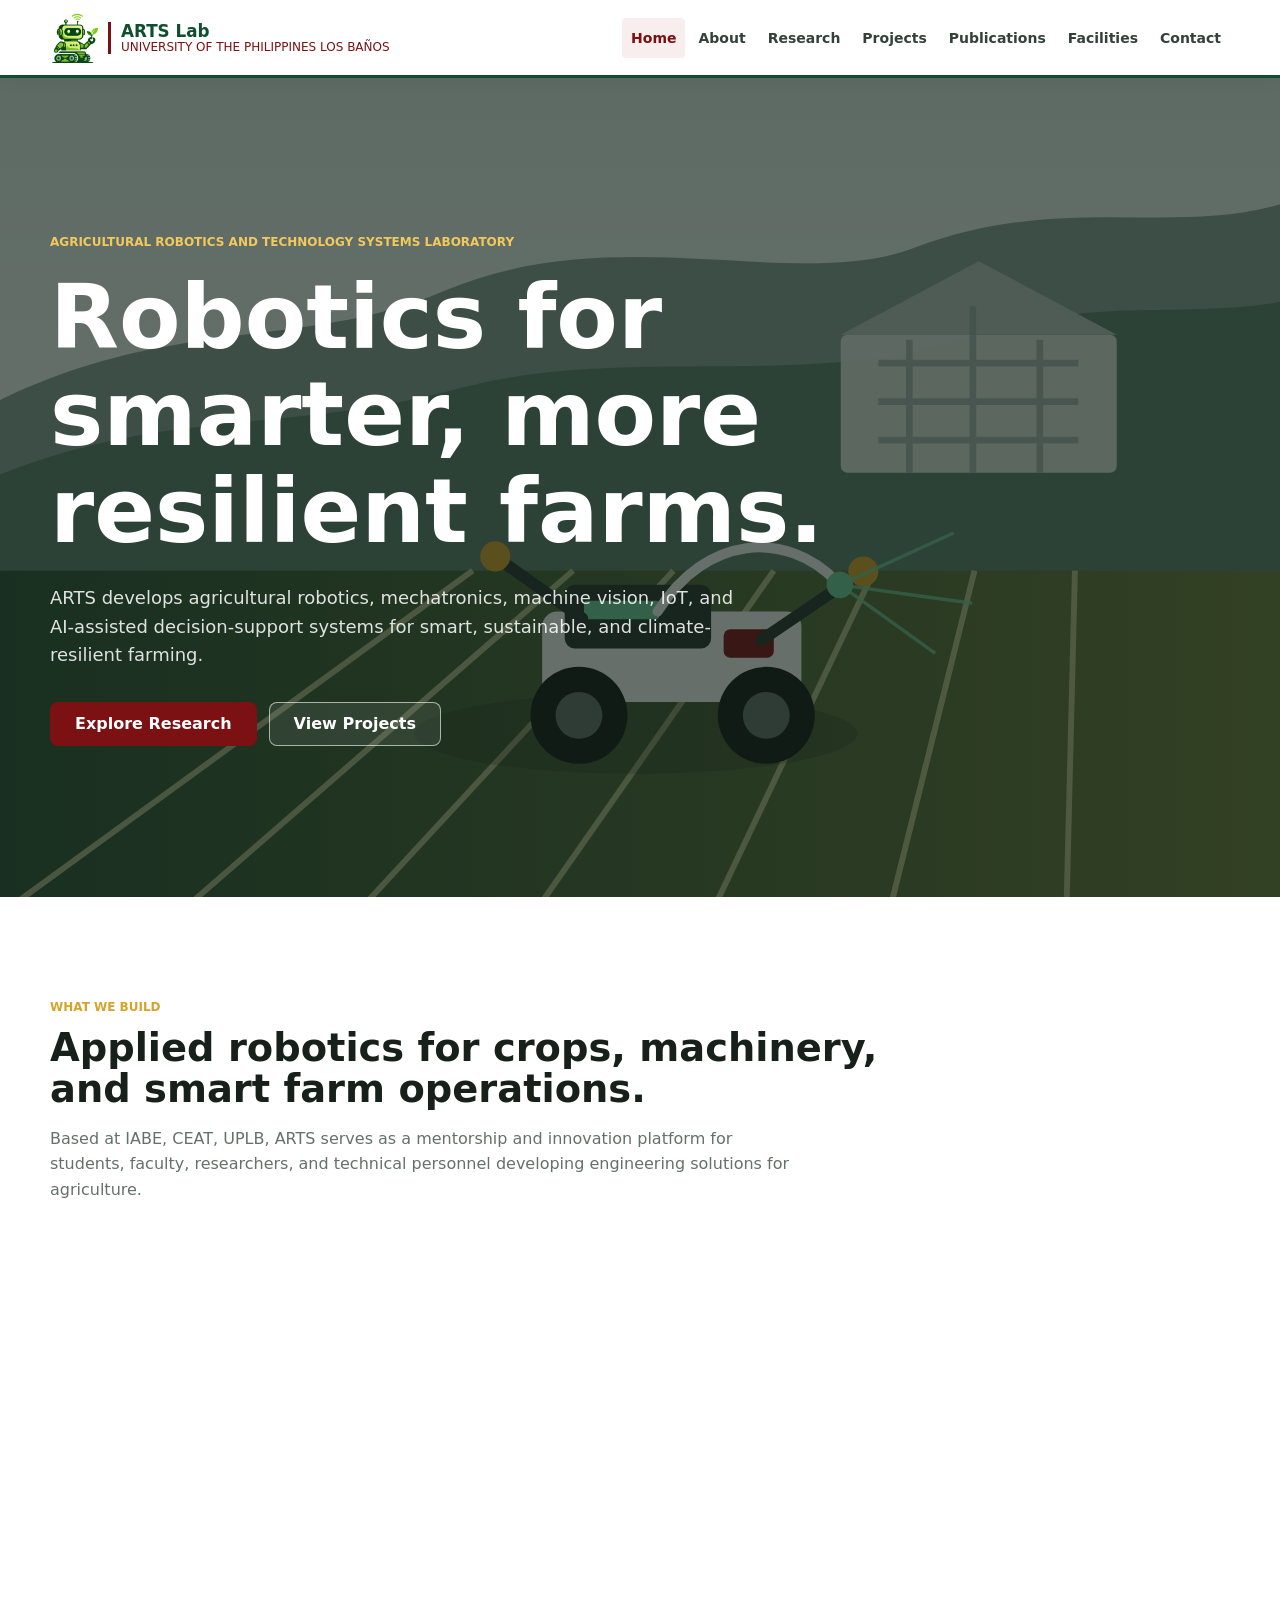
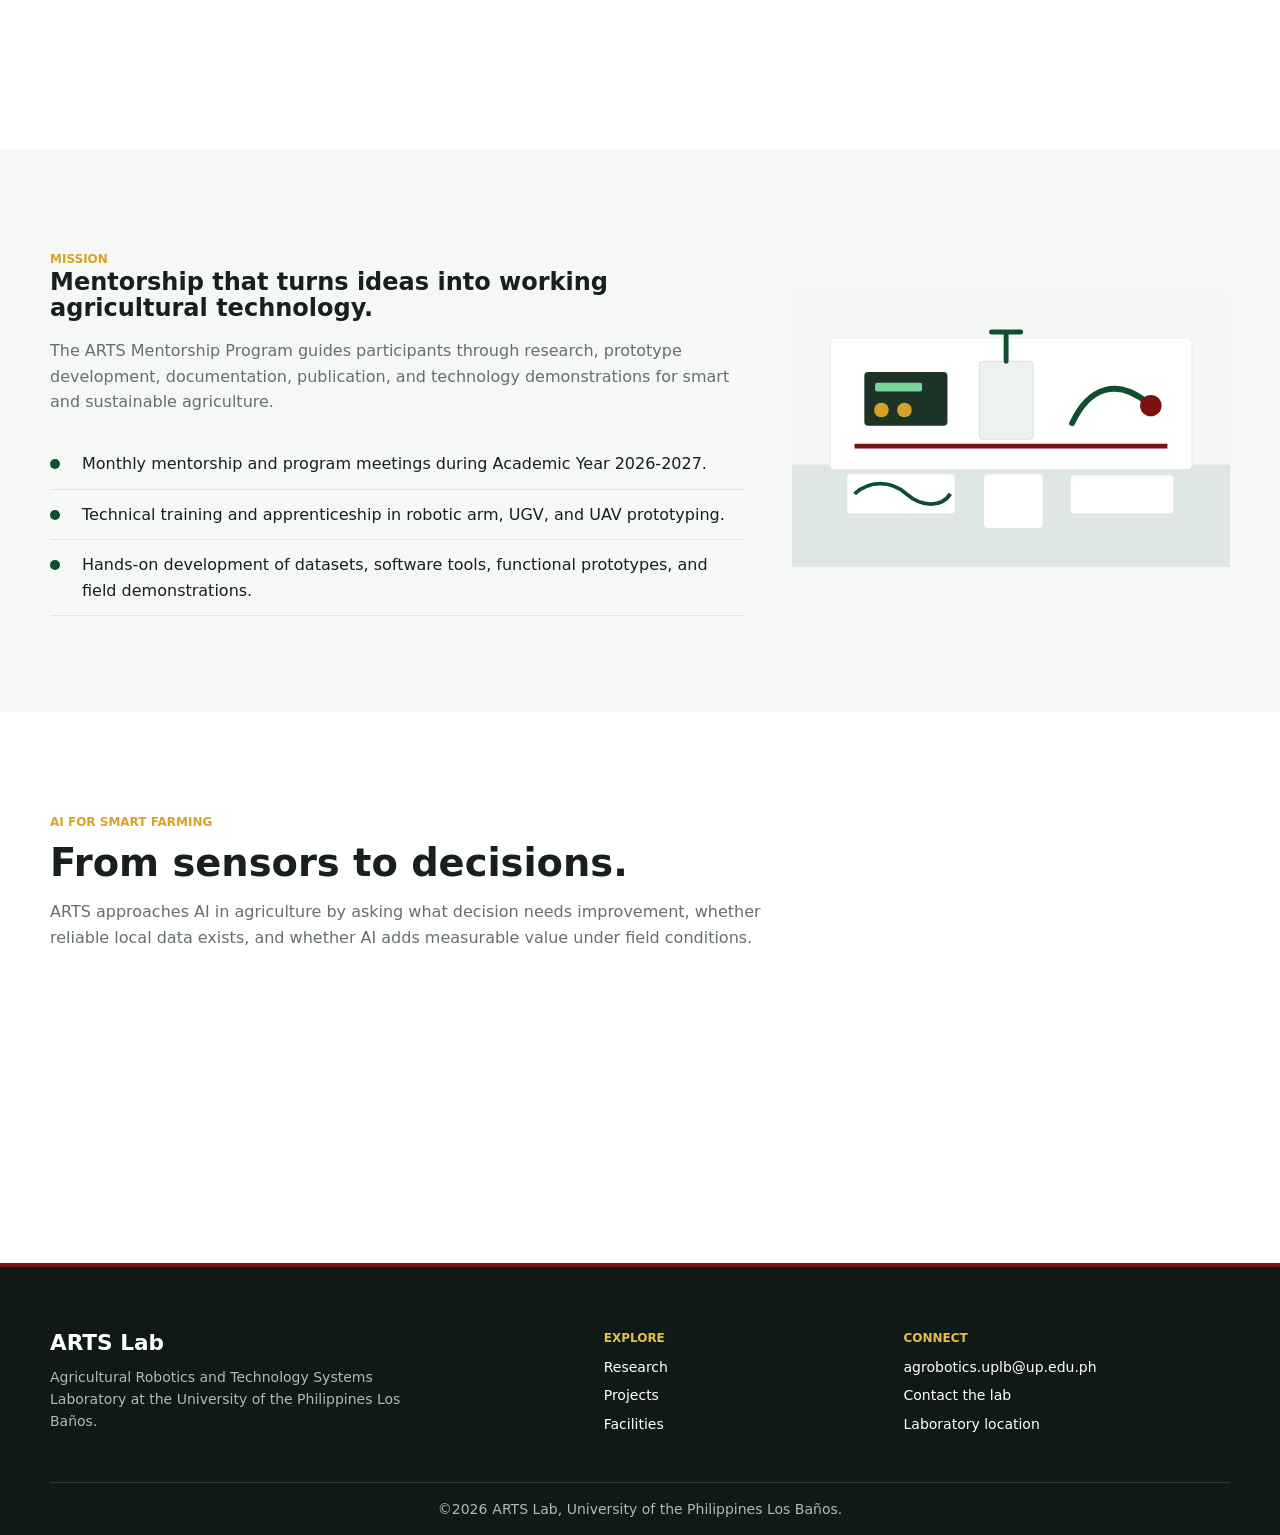
==== commit be5b7807: "Refine agricultural robotics theme" ====
--- a/index.html
+++ b/index.html
@@ -4,10 +4,10 @@
   <meta charset="utf-8">
   <meta name="viewport" content="width=device-width, initial-scale=1"><meta name="referrer" content="no-referrer"><meta http-equiv="Content-Security-Policy" content="default-src 'self'; base-uri 'self'; object-src 'none'; frame-ancestors 'none'; form-action 'none'; img-src 'self' data:; style-src 'self'; script-src 'self'; connect-src 'none';">
   <meta name="description" content="Agricultural Robotics and Technology Systems Laboratory at the University of the Philippines Los Banos.">
-  <title>ARTS Lab | Agricultural Robotics and Technology Systems Laboratory</title>
+  <title>ARTS Lab | Agricultural Robotics and Technology Systems Laboratory</title><link rel="icon" type="image/png" href="assets/images/arts-logo.png"><link rel="apple-touch-icon" href="assets/images/arts-logo.png">
   <link rel="stylesheet" href="assets/css/style.css">
 </head>
-<body>
+<body><a class="skip-link" href="#main-content">Skip to content</a>
   <header class="site-header">
     <nav class="nav-wrap" aria-label="Primary navigation">
       <a class="brand" href="index.html" aria-label="ARTS Lab home"><img class="brand-logo" src="assets/images/arts-logo.png" alt="ARTS agricultural robotics robot logo"><span class="brand-text"><strong>ARTS Lab</strong><span>University of the Philippines Los Ba&ntilde;os</span></span></a>
@@ -25,7 +25,7 @@
     </nav>
   </header>
 
-  <main>
+  <main id="main-content">
     <section class="hero">
       <div class="hero-inner">
         <span class="eyebrow">Agricultural Robotics and Technology Systems Laboratory</span>
@@ -108,29 +108,30 @@
   </main>
 
   <footer class="site-footer">
-    <div class="wrap footer-grid">
-      <div>
-        <h2>ARTS Lab</h2>
-        <p>Agricultural Robotics and Technology Systems Laboratory, University of the Philippines Los Banos.</p>
-      </div>
-      <div>
-        <h3>Pages</h3>
-        <ul>
-          <li><a href="research.html">Research</a></li>
-          <li><a href="projects.html">Projects</a></li>
-          
-        </ul>
-      </div>
-      <div>
-        <h3>Connect</h3>
-        <ul>
-          <li><a href="contact.html">Contact the lab</a></li>
-          <li>UPLB, Laguna, Philippines</li>
-        </ul>
-      </div>
+  <div class="wrap footer-grid">
+    <div class="footer-brand">
+      <h2>ARTS Lab</h2>
+      <p>Agricultural Robotics and Technology Systems Laboratory at the University of the Philippines Los Ba&ntilde;os.</p>
     </div>
-    <div class="wrap footer-bottom">&copy; <span data-year></span> ARTS Lab, University of the Philippines Los Banos.</div>
-  </footer>
+    <div>
+      <h3>Explore</h3>
+      <ul>
+        <li><a href="research.html">Research</a></li>
+        <li><a href="projects.html">Projects</a></li>
+        <li><a href="facilities.html">Facilities</a></li>
+      </ul>
+    </div>
+    <div>
+      <h3>Connect</h3>
+      <ul>
+        <li><a href="mailto:agrobotics.uplb@up.edu.ph">agrobotics.uplb@up.edu.ph</a></li>
+        <li><a href="contact.html">Contact the lab</a></li>
+        <li><a href="https://maps.app.goo.gl/gNFgEzxxniuaYzxj8" target="_blank" rel="noopener noreferrer">Laboratory location</a></li>
+      </ul>
+    </div>
+  </div>
+  <div class="wrap footer-bottom">&copy; <span data-year></span> ARTS Lab, University of the Philippines Los Ba&ntilde;os.</div>
+</footer>
   <script src="assets/js/main.js"></script>
 </body>
 </html>
--- a/assets/css/style.css
+++ b/assets/css/style.css
@@ -10,7 +10,7 @@
   --surface: #ffffff;
   --surface-alt: #f6f8f6;
   --surface-deep: #edf2ef;
-  --shadow: 0 18px 45px rgba(23, 32, 27, 0.1);
+  --shadow: 0 16px 36px rgba(23, 32, 27, 0.1);
   --font-body: "Segoe UI", system-ui, -apple-system, BlinkMacSystemFont, Roboto, Arial, sans-serif;
   --font-display: "Aptos Display", "Segoe UI", system-ui, sans-serif;
   --text-xs: 0.75rem;
@@ -19,12 +19,27 @@
   --text-lg: 1.125rem;
   --text-xl: 1.25rem;
   --text-2xl: 2rem;
+  --space-1: 0.25rem;
+  --space-2: 0.5rem;
+  --space-3: 0.75rem;
+  --space-4: 1rem;
+  --space-5: 1.5rem;
+  --space-6: 2rem;
+  --space-7: 3rem;
+  --space-8: 4rem;
+  --space-9: 6rem;
+  --header-height: 76px;
   --radius: 8px;
   --max: 1180px;
 }
 
 * {
   box-sizing: border-box;
+}
+
+::selection {
+  color: #fff;
+  background: var(--green);
 }
 
 html {
@@ -50,6 +65,22 @@
   color: inherit;
 }
 
+.skip-link {
+  position: fixed;
+  top: 12px;
+  left: 12px;
+  z-index: 100;
+  padding: var(--space-2) var(--space-3);
+  color: #fff;
+  background: var(--maroon);
+  transform: translateY(-160%);
+  transition: transform 180ms ease;
+}
+
+.skip-link:focus {
+  transform: translateY(0);
+}
+
 .site-header {
   position: sticky;
   top: 0;
@@ -60,41 +91,39 @@
   box-shadow: 0 4px 18px rgba(23, 32, 27, 0.04);
 }
 
+.site-header::after {
+  content: "";
+  position: absolute;
+  right: 0;
+  bottom: -2px;
+  left: 0;
+  height: 3px;
+  background: var(--green);
+}
+
 .nav-wrap {
   display: flex;
   align-items: center;
   justify-content: space-between;
   width: min(100% - 32px, var(--max));
   margin: 0 auto;
-  min-height: 74px;
-  gap: 24px;
+  min-height: var(--header-height);
+  gap: var(--space-6);
 }
 
 .brand {
   display: inline-flex;
   align-items: center;
-  gap: 10px;
+  gap: var(--space-2);
   min-width: 0;
   text-decoration: none;
 }
 
 .brand-logo {
-  width: 58px;
-  height: 58px;
-  max-height: 58px;
+  width: 50px;
+  height: 50px;
+  max-height: 50px;
   object-fit: contain;
-}
-
-.brand-mark {
-  display: grid;
-  place-items: center;
-  width: 46px;
-  height: 46px;
-  border-radius: var(--radius);
-  color: #fff;
-  background: linear-gradient(145deg, var(--maroon), var(--green));
-  font-weight: 800;
-  letter-spacing: 0;
 }
 
 .brand-text strong,
@@ -104,7 +133,7 @@
 
 .brand-text strong {
   color: var(--green);
-  font-size: var(--text-base);
+  font-size: 1.05rem;
   line-height: 1.1;
 }
 
@@ -114,7 +143,7 @@
 }
 
 .brand-text span {
-  max-width: 250px;
+  max-width: 270px;
   color: var(--maroon);
   font-size: var(--text-xs);
   letter-spacing: 0;
@@ -137,28 +166,29 @@
   display: block;
   width: 20px;
   height: 2px;
-  margin: 5px auto;
+  margin: var(--space-2) auto;
   background: currentColor;
 }
 
 .nav-links {
   display: flex;
   align-items: center;
-  gap: 6px;
+  gap: var(--space-1);
   list-style: none;
   margin: 0;
   padding: 0;
 }
 
 .nav-links a {
+  position: relative;
   display: inline-flex;
   align-items: center;
-  min-height: 38px;
-  padding: 0 10px;
-  border-radius: var(--radius);
+  min-height: 40px;
+  padding: 0 9px;
+  border-radius: 4px;
   color: #34413a;
   font-size: var(--text-sm);
-  font-weight: 650;
+  font-weight: 600;
   text-decoration: none;
 }
 
@@ -166,6 +196,10 @@
 .nav-links a.active {
   color: var(--maroon);
   background: #f8eeee;
+}
+
+.nav-links a::after {
+  display: none;
 }
 
 .nav-links a:focus-visible,
@@ -180,9 +214,9 @@
 
 .hero {
   position: relative;
-  min-height: calc(100vh - 74px);
+  min-height: clamp(620px, calc(100svh - var(--header-height)), 820px);
   display: grid;
-  align-items: end;
+  align-items: center;
   overflow: hidden;
   background: #111d17;
 }
@@ -191,25 +225,52 @@
   content: "";
   position: absolute;
   inset: 0;
-  background:
-    linear-gradient(90deg, rgba(15, 28, 22, 0.9), rgba(15, 28, 22, 0.48) 58%, rgba(15, 28, 22, 0.15)),
-    url("../images/hero-field-robot.svg") center / cover no-repeat;
+  background: url("../images/hero-field-robot.svg") center / cover no-repeat;
+  animation: hero-drift 18s ease-in-out infinite alternate;
+  transform: scale(1.02);
+  z-index: 0;
+  pointer-events: none;
+}
+
+.hero::after {
+  content: "";
+  position: absolute;
+  inset: 0;
+  background: rgba(15, 28, 22, 0.62);
+  z-index: 0;
+  pointer-events: none;
+}
+
+@keyframes hero-drift {
+  from {
+    transform: scale(1.02) translate3d(0, 0, 0);
+  }
+
+  to {
+    transform: scale(1.06) translate3d(-0.5%, -0.5%, 0);
+  }
 }
 
 .hero-inner {
   position: relative;
+  z-index: 1;
   width: min(100% - 32px, var(--max));
   margin: 0 auto;
-  padding: 84px 0 72px;
+  padding: var(--space-8) 0;
   color: #fff;
 }
 
 .eyebrow {
   color: var(--gold);
   font-size: var(--text-xs);
-  font-weight: 800;
+  font-weight: 700;
   letter-spacing: 0;
   text-transform: uppercase;
+}
+
+.hero .eyebrow {
+  display: inline-block;
+  color: #f2c95c;
 }
 
 h1,
@@ -217,7 +278,7 @@
 h3 {
   margin: 0;
   font-family: var(--font-display);
-  font-weight: 750;
+  font-weight: 650;
   line-height: 1.08;
   letter-spacing: 0;
 }
@@ -226,12 +287,13 @@
   max-width: 820px;
   margin-top: 16px;
   font-size: clamp(2.6rem, 7vw, 5.8rem);
+  font-weight: 700;
   letter-spacing: 0;
 }
 
 .hero p {
   max-width: 700px;
-  margin: 22px 0 0;
+  margin: var(--space-5) 0 0;
   color: rgba(255, 255, 255, 0.86);
   font-size: var(--text-lg);
 }
@@ -240,8 +302,8 @@
 .button-row {
   display: flex;
   flex-wrap: wrap;
-  gap: 12px;
-  margin-top: 30px;
+  gap: var(--space-3);
+  margin-top: var(--space-6);
 }
 
 .button {
@@ -249,10 +311,10 @@
   align-items: center;
   justify-content: center;
   min-height: 44px;
-  padding: 0 18px;
+  padding: 0 var(--space-5);
   border: 1px solid transparent;
   border-radius: var(--radius);
-  font-weight: 800;
+  font-weight: 700;
   text-decoration: none;
   transition: transform 180ms ease, box-shadow 180ms ease, background 180ms ease;
 }
@@ -269,7 +331,7 @@
 
 .button.secondary {
   color: #fff;
-  border-color: rgba(255, 255, 255, 0.5);
+  border-color: rgba(255, 255, 255, 0.6);
   background: rgba(255, 255, 255, 0.08);
 }
 
@@ -287,7 +349,7 @@
 .page-hero .wrap {
   width: min(100% - 32px, var(--max));
   margin: 0 auto;
-  padding: 72px 0 46px;
+  padding: var(--space-8) 0 var(--space-6);
 }
 
 .page-hero h1 {
@@ -303,7 +365,7 @@
 }
 
 .section {
-  padding: clamp(60px, 8vw, 96px) 0;
+  padding: clamp(var(--space-7), 8vw, var(--space-9)) 0;
 }
 
 .section.alt {
@@ -318,11 +380,11 @@
 .section-head {
   display: block;
   max-width: 920px;
-  margin-bottom: 34px;
+  margin-bottom: var(--space-6);
 }
 
 .section-head h2 {
-  margin-top: 10px;
+  margin-top: var(--space-2);
   font-size: clamp(1.8rem, 3vw, 3rem);
 }
 
@@ -334,12 +396,12 @@
 
 .section-head p {
   max-width: 760px;
-  margin: 18px 0 0;
+  margin: var(--space-4) 0 0;
 }
 
 .grid {
   display: grid;
-  gap: 22px;
+  gap: var(--space-5);
 }
 
 .grid.three {
@@ -354,19 +416,19 @@
   border: 1px solid var(--line);
   border-radius: var(--radius);
   background: var(--surface);
-  box-shadow: 0 1px 0 rgba(23, 32, 27, 0.03);
+  box-shadow: 0 6px 18px rgba(23, 32, 27, 0.05);
   overflow: hidden;
   transition: transform 180ms ease, border-color 180ms ease, box-shadow 180ms ease;
 }
 
 .card:hover {
   border-color: #b9cfc3;
-  box-shadow: 0 14px 32px rgba(23, 32, 27, 0.09);
+  box-shadow: 0 14px 32px rgba(23, 32, 27, 0.1);
   transform: translateY(-4px);
 }
 
 .card-body {
-  padding: 24px;
+  padding: var(--space-5);
 }
 
 .card h3 {
@@ -388,7 +450,29 @@
 }
 
 .media-card img {
-  border-bottom: 3px solid var(--green);
+  border-bottom: 2px solid var(--ink);
+  transition: transform 420ms ease;
+}
+}
+
+.media-card {
+  display: flex;
+  flex-direction: column;
+}
+
+.media-card .card-body {
+  display: flex;
+  flex: 1;
+  flex-direction: column;
+}
+
+.media-card .tag-row {
+  margin-top: auto;
+  padding-top: var(--space-4);
+}
+
+.media-card:hover img {
+  transform: scale(1.035);
 }
 
 .stat-band {
@@ -400,7 +484,7 @@
 }
 
 .stat {
-  padding: 26px;
+  padding: var(--space-5);
   border-right: 1px solid var(--line);
 }
 
@@ -423,21 +507,21 @@
 .split {
   display: grid;
   grid-template-columns: minmax(0, 0.92fr) minmax(300px, 0.58fr);
-  gap: 42px;
+  gap: var(--space-7);
   align-items: center;
 }
 
 .check-list,
 .plain-list {
   list-style: none;
-  margin: 22px 0 0;
+  margin: var(--space-5) 0 0;
   padding: 0;
 }
 
 .check-list li,
 .plain-list li {
   position: relative;
-  padding: 12px 0 12px 30px;
+  padding: var(--space-3) 0 var(--space-3) 2rem;
   border-bottom: 1px solid var(--line);
 }
 
@@ -446,7 +530,7 @@
   content: "";
   position: absolute;
   left: 0;
-  top: 20px;
+  top: 1.25rem;
   width: 10px;
   height: 10px;
   border-radius: 50%;
@@ -456,39 +540,39 @@
 .tag-row {
   display: flex;
   flex-wrap: wrap;
-  gap: 8px;
-  margin-top: 16px;
+  gap: var(--space-2);
+  margin-top: var(--space-4);
 }
 
 .tag {
   display: inline-flex;
   align-items: center;
   min-height: 30px;
-  padding: 0 10px;
+  padding: 0 var(--space-3);
   border: 1px solid #d9e2dd;
   border-radius: var(--radius);
   color: var(--green);
   background: var(--green-soft);
   font-size: var(--text-xs);
-  font-weight: 750;
+  font-weight: 600;
 }
 
 .project-status {
   display: inline-flex;
   min-height: 28px;
   align-items: center;
-  padding: 0 9px;
+  padding: 0 var(--space-3);
   border-radius: var(--radius);
   color: #fff;
   background: var(--green);
   font-size: var(--text-xs);
-  font-weight: 800;
+  font-weight: 700;
 }
 
 .person {
   display: grid;
   grid-template-columns: 88px 1fr;
-  gap: 16px;
+  gap: var(--space-4);
   align-items: center;
 }
 
@@ -502,14 +586,13 @@
 
 .role {
   color: var(--maroon);
-  font-weight: 800;
+  font-weight: 700;
   font-size: var(--text-sm);
 }
 
 .publication {
-  max-width: 920px;
-  margin: 0 auto;
-  padding: 22px 0;
+  width: 100%;
+  padding: var(--space-5) 0;
   border-bottom: 1px solid var(--line);
 }
 
@@ -526,11 +609,11 @@
 .contact-grid {
   display: grid;
   grid-template-columns: minmax(0, 0.7fr) minmax(320px, 0.5fr);
-  gap: 28px;
+  gap: var(--space-5);
 }
 
 .contact-panel {
-  padding: 28px;
+  padding: var(--space-6);
   border: 1px solid var(--line);
   border-radius: var(--radius);
   background: var(--surface);
@@ -538,7 +621,7 @@
 
 .contact-panel a {
   color: var(--green);
-  font-weight: 750;
+  font-weight: 650;
 }
 
 .map-placeholder {
@@ -564,14 +647,32 @@
 
 .site-footer {
   color: #dce6e0;
+  border-top: 4px solid var(--maroon);
   background: #101a15;
 }
 
 .footer-grid {
   display: grid;
-  grid-template-columns: 1.1fr 0.65fr 0.65fr;
-  gap: 32px;
-  padding: 48px 0;
+  grid-template-columns: 1.35fr 0.65fr 0.9fr;
+  gap: clamp(var(--space-6), 5vw, var(--space-8));
+  padding: var(--space-8) 0 var(--space-7);
+}
+
+.footer-brand {
+  max-width: 440px;
+}
+
+.footer-brand h2 {
+  color: #fff;
+  font-size: 1.35rem;
+  line-height: 1.15;
+}
+
+.footer-brand p {
+  max-width: 390px;
+  margin: var(--space-3) 0 0;
+  font-size: var(--text-sm);
+  line-height: 1.55;
 }
 
 .site-footer a {
@@ -579,22 +680,52 @@
   text-decoration: none;
 }
 
+.site-footer a:hover {
+  color: #e8bd47;
+}
+
+.site-footer h3 {
+  color: #e8bd47;
+  font-size: var(--text-xs);
+  font-weight: 700;
+  line-height: 1.2;
+  text-transform: uppercase;
+}
+
 .site-footer p,
 .site-footer li {
   color: #aebbb4;
 }
 
 .site-footer ul {
+  display: grid;
+  gap: var(--space-2);
   list-style: none;
-  margin: 12px 0 0;
+  margin: var(--space-3) 0 0;
   padding: 0;
 }
 
+.site-footer li {
+  margin: 0;
+  font-size: var(--text-sm);
+  line-height: 1.45;
+  overflow-wrap: anywhere;
+}
+
 .footer-bottom {
-  padding: 18px 0;
+  display: flex;
+  align-items: center;
+  justify-content: center;
+  padding: var(--space-4) 0;
   border-top: 1px solid rgba(255, 255, 255, 0.12);
   color: #aebbb4;
   font-size: var(--text-sm);
+  line-height: 1.45;
+  text-align: center;
+}
+
+.footer-bottom [data-year] {
+  margin-right: 0.35em;
 }
 
 .reveal {
@@ -612,11 +743,50 @@
   transform: translateY(-4px);
 }
 
+.grid > .reveal:nth-child(2) {
+  transition-delay: 60ms;
+}
+
+.grid > .reveal:nth-child(3) {
+  transition-delay: 120ms;
+}
+
+.grid > .reveal:nth-child(4) {
+  transition-delay: 180ms;
+}
+
+.grid > .reveal:nth-child(5) {
+  transition-delay: 240ms;
+}
+
+.grid > .reveal:nth-child(6) {
+  transition-delay: 300ms;
+}
+
+@media (prefers-reduced-motion: reduce) {
+  html {
+    scroll-behavior: auto;
+  }
+
+  *,
+  *::before,
+  *::after {
+    transition-duration: 0.01ms !important;
+    animation-duration: 0.01ms !important;
+    animation-iteration-count: 1 !important;
+  }
+
+  .reveal {
+    opacity: 1;
+    transform: none;
+  }
+}
+
 @media (max-width: 920px) {
   .brand-logo {
-    width: 54px;
-    height: 54px;
-    max-height: 54px;
+    width: 46px;
+    height: 46px;
+    max-height: 46px;
   }
 
   .nav-toggle {
@@ -625,11 +795,11 @@
 
   .nav-links {
     position: absolute;
-    inset: 75px 16px auto;
+    inset: calc(var(--header-height) + 1px) 16px auto;
     display: none;
     flex-direction: column;
     align-items: stretch;
-    padding: 10px;
+    padding: var(--space-3);
     border: 1px solid var(--line);
     border-radius: var(--radius);
     background: var(--surface);
@@ -672,7 +842,7 @@
   }
 
   .hero {
-    min-height: min(760px, calc(100svh - 74px));
+    min-height: min(760px, calc(100svh - var(--header-height)));
   }
 
   .hero-inner,
@@ -682,6 +852,10 @@
     padding-bottom: 54px;
   }
 
+  .hero-inner {
+    padding-left: 0;
+  }
+
   .grid.three,
   .grid.two,
   .stat-band {
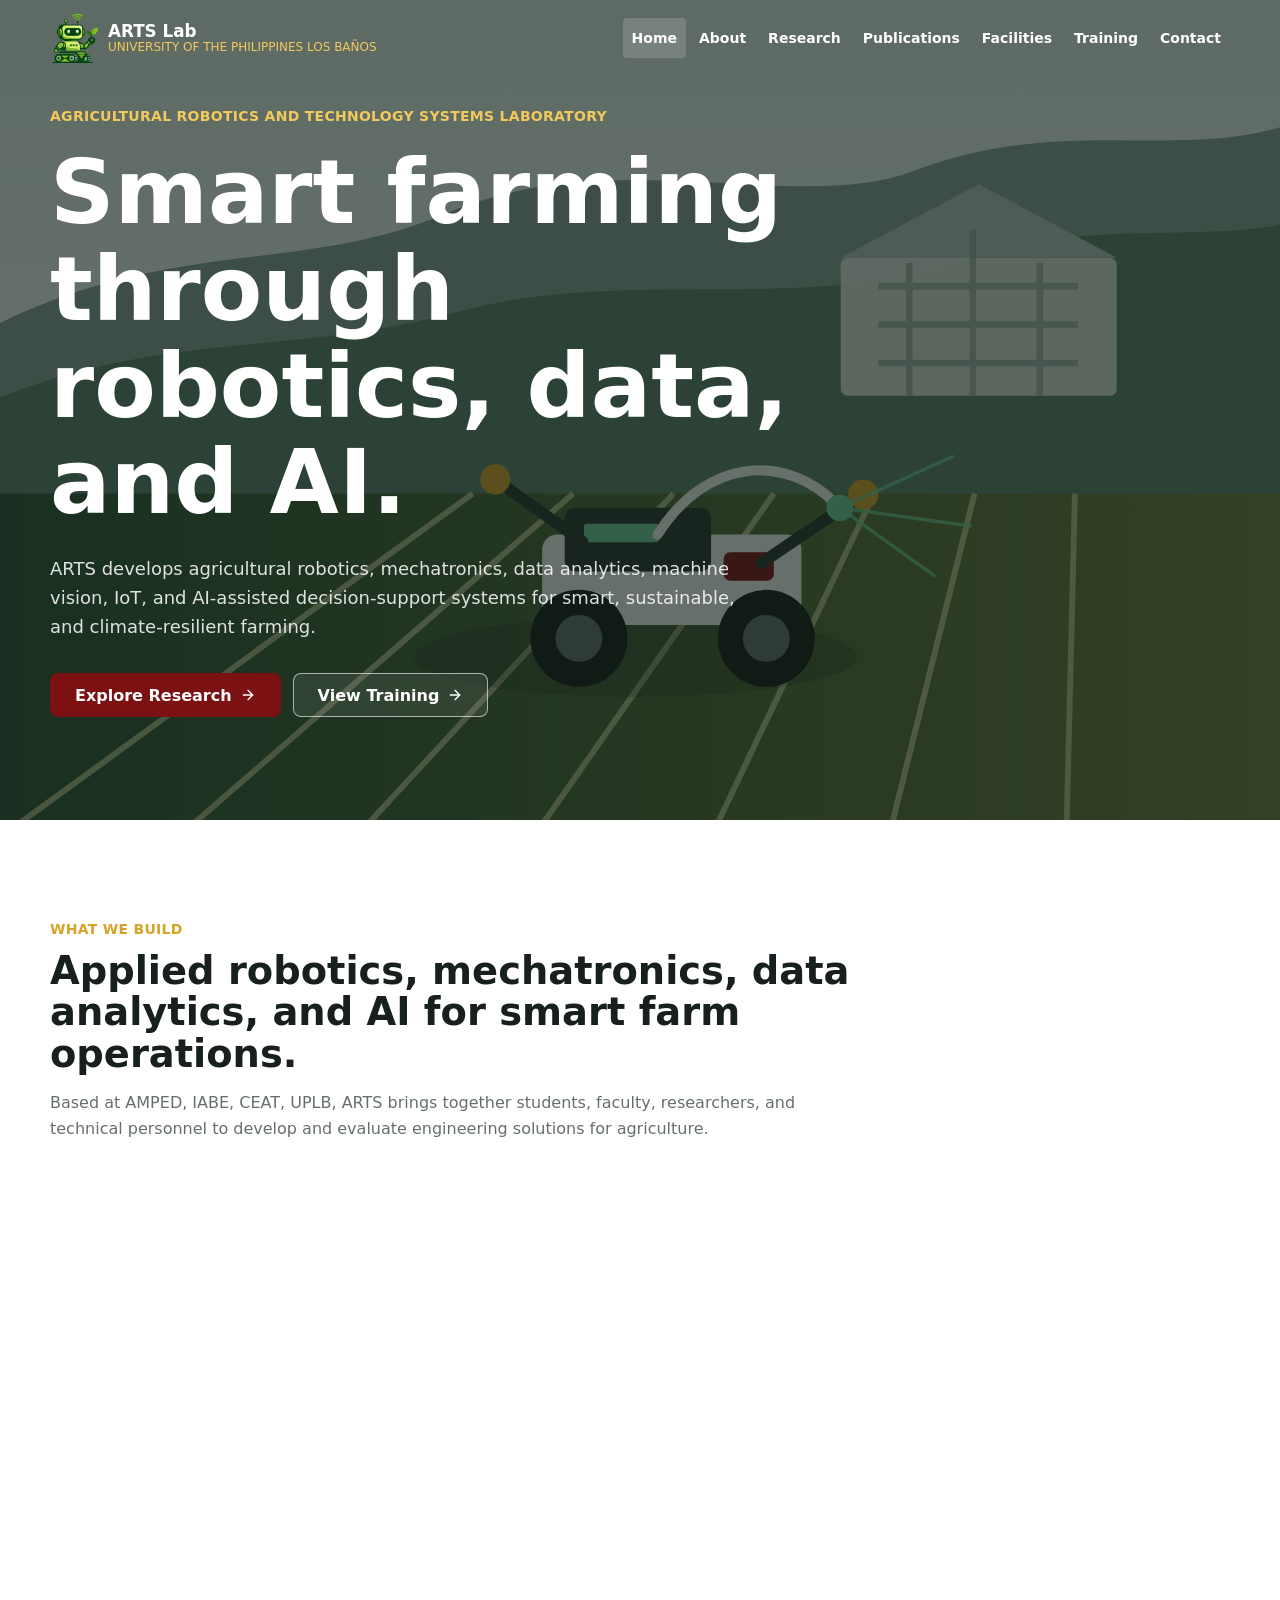
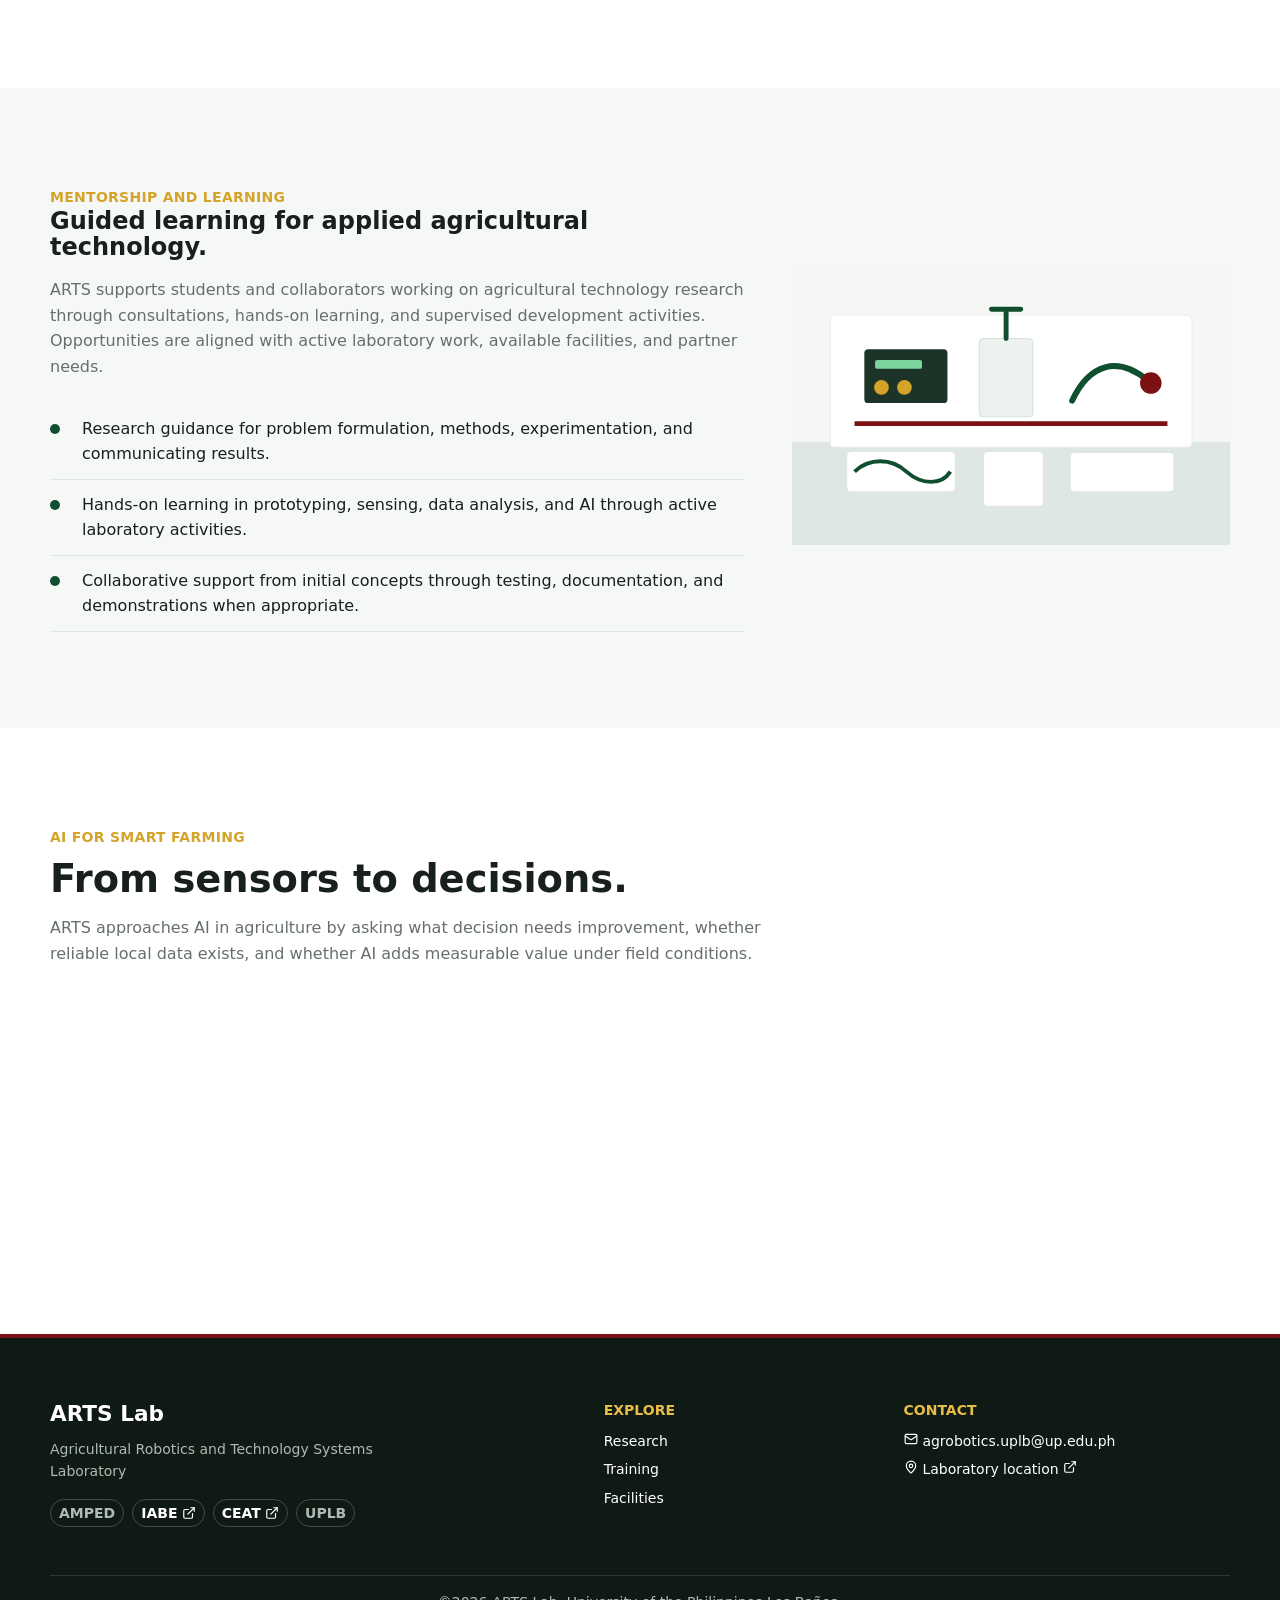
==== commit 6f357c14: "Refine ARTS Lab website content and design" ====
--- a/index.html
+++ b/index.html
@@ -3,11 +3,11 @@
 <head>
   <meta charset="utf-8">
   <meta name="viewport" content="width=device-width, initial-scale=1"><meta name="referrer" content="no-referrer"><meta http-equiv="Content-Security-Policy" content="default-src 'self'; base-uri 'self'; object-src 'none'; frame-ancestors 'none'; form-action 'none'; img-src 'self' data:; style-src 'self'; script-src 'self'; connect-src 'none';">
-  <meta name="description" content="Agricultural Robotics and Technology Systems Laboratory at the University of the Philippines Los Banos.">
-  <title>ARTS Lab | Agricultural Robotics and Technology Systems Laboratory</title><link rel="icon" type="image/png" href="assets/images/arts-logo.png"><link rel="apple-touch-icon" href="assets/images/arts-logo.png">
+  <meta name="description" content="Agricultural Robotics and Technology Systems Laboratory at the University of the Philippines Los Ba&ntilde;os, advancing robotics, mechatronics, data analytics, and AI for agriculture.">
+  <title>ARTS Lab | Robotics, Mechatronics, Data Analytics, and AI for Agriculture</title><link rel="icon" type="image/png" href="assets/images/arts-logo.png"><link rel="apple-touch-icon" href="assets/images/arts-logo.png">
   <link rel="stylesheet" href="assets/css/style.css">
 </head>
-<body><a class="skip-link" href="#main-content">Skip to content</a>
+<body class="home-page"><a class="skip-link" href="#main-content">Skip to content</a>
   <header class="site-header">
     <nav class="nav-wrap" aria-label="Primary navigation">
       <a class="brand" href="index.html" aria-label="ARTS Lab home"><img class="brand-logo" src="assets/images/arts-logo.png" alt="ARTS agricultural robotics robot logo"><span class="brand-text"><strong>ARTS Lab</strong><span>University of the Philippines Los Ba&ntilde;os</span></span></a>
@@ -16,10 +16,9 @@
         <li><a href="index.html">Home</a></li>
         <li><a href="about.html">About</a></li>
         <li><a href="research.html">Research</a></li>
-        <li><a href="projects.html">Projects</a></li>
-        
         <li><a href="publications.html">Publications</a></li>
         <li><a href="facilities.html">Facilities</a></li>
+        <li><a href="training.html">Training</a></li>
         <li><a href="contact.html">Contact</a></li>
       </ul>
     </nav>
@@ -29,11 +28,11 @@
     <section class="hero">
       <div class="hero-inner">
         <span class="eyebrow">Agricultural Robotics and Technology Systems Laboratory</span>
-        <h1>Robotics for smarter, more resilient farms.</h1>
-        <p>ARTS develops agricultural robotics, mechatronics, machine vision, IoT, and AI-assisted decision-support systems for smart, sustainable, and climate-resilient farming.</p>
+        <h1>Smart farming through robotics, data, and AI.</h1>
+        <p>ARTS develops agricultural robotics, mechatronics, data analytics, machine vision, IoT, and AI-assisted decision-support systems for smart, sustainable, and climate-resilient farming.</p>
         <div class="hero-actions">
           <a class="button primary" href="research.html">Explore Research</a>
-          <a class="button secondary" href="projects.html">View Projects</a>
+          <a class="button secondary" href="training.html">View Training</a>
         </div>
       </div>
     </section>
@@ -43,9 +42,9 @@
         <div class="section-head">
           <div>
             <span class="eyebrow">What We Build</span>
-            <h2>Applied robotics for crops, machinery, and smart farm operations.</h2>
+            <h2>Applied robotics, mechatronics, data analytics, and AI for smart farm operations.</h2>
           </div>
-          <p>Based at IABE, CEAT, UPLB, ARTS serves as a mentorship and innovation platform for students, faculty, researchers, and technical personnel developing engineering solutions for agriculture.</p>
+          <p>Based at AMPED, IABE, CEAT, UPLB, ARTS brings together students, faculty, researchers, and technical personnel to develop and evaluate engineering solutions for agriculture.</p>
         </div>
         <div class="grid three">
           <article class="card media-card reveal">
@@ -76,13 +75,13 @@
     <section class="section alt">
       <div class="wrap split">
         <div>
-          <span class="eyebrow">Mission</span>
-          <h2>Mentorship that turns ideas into working agricultural technology.</h2>
-          <p class="lead">The ARTS Mentorship Program guides participants through research, prototype development, documentation, publication, and technology demonstrations for smart and sustainable agriculture.</p>
+          <span class="eyebrow">Mentorship and Learning</span>
+          <h2>Guided learning for applied agricultural technology.</h2>
+          <p class="lead">ARTS supports students and collaborators working on agricultural technology research through consultations, hands-on learning, and supervised development activities. Opportunities are aligned with active laboratory work, available facilities, and partner needs.</p>
           <ul class="check-list">
-            <li>Monthly mentorship and program meetings during Academic Year 2026-2027.</li>
-            <li>Technical training and apprenticeship in robotic arm, UGV, and UAV prototyping.</li>
-            <li>Hands-on development of datasets, software tools, functional prototypes, and field demonstrations.</li>
+            <li>Research guidance for problem formulation, methods, experimentation, and communicating results.</li>
+            <li>Hands-on learning in prototyping, sensing, data analysis, and AI through active laboratory activities.</li>
+            <li>Collaborative support from initial concepts through testing, documentation, and demonstrations when appropriate.</li>
           </ul>
         </div>
         <img class="feature-image" src="assets/images/lab-bench.svg" alt="Placeholder laboratory equipment illustration">
@@ -99,9 +98,9 @@
           <p>ARTS approaches AI in agriculture by asking what decision needs improvement, whether reliable local data exists, and whether AI adds measurable value under field conditions.</p>
         </div>
         <div class="grid three">
-          <article class="card reveal"><div class="card-body"><h3>Representative Data</h3><p>Models are built around locally relevant crop, sensor, weather, machinery, and field data rather than generic assumptions.</p></div></article>
-          <article class="card reveal"><div class="card-body"><h3>Field-Ready Computing</h3><p>Low-cost modular edge computing lowers power demand and supports reconfigurable AI systems for mobile platforms.</p></div></article>
-          <article class="card reveal"><div class="card-body"><h3>Decision Support</h3><p>Dashboards, machine learning, and AI-assisted tools translate raw readings into practical farm and greenhouse decisions.</p></div></article>
+          <article class="card reveal"><div class="card-body"><span class="card-icon card-icon--chart" aria-hidden="true"></span><h3>Representative Data</h3><p>Models are built around locally relevant crop, sensor, weather, machinery, and field data rather than generic assumptions.</p></div></article>
+          <article class="card reveal"><div class="card-body"><span class="card-icon card-icon--brain" aria-hidden="true"></span><h3>Field-Ready Computing</h3><p>Low-cost modular edge computing lowers power demand and supports reconfigurable AI systems for mobile platforms.</p></div></article>
+          <article class="card reveal"><div class="card-body"><span class="card-icon card-icon--scan" aria-hidden="true"></span><h3>Decision Support</h3><p>Dashboards, machine learning, and AI-assisted tools translate raw readings into practical farm and greenhouse decisions.</p></div></article>
         </div>
       </div>
     </section>
@@ -111,21 +110,21 @@
   <div class="wrap footer-grid">
     <div class="footer-brand">
       <h2>ARTS Lab</h2>
-      <p>Agricultural Robotics and Technology Systems Laboratory at the University of the Philippines Los Ba&ntilde;os.</p>
+      <span class="footer-lab-name">Agricultural Robotics and Technology Systems Laboratory</span>
+      <ul class="footer-affiliations" aria-label="Institutional affiliation"><li title="Agribiosystems Machinery and Power Engineering Division">AMPED</li><li><a href="https://iabe.uplb.edu.ph" target="_blank" rel="noopener noreferrer" title="Institute of Agricultural and Biosystems Engineering">IABE</a></li><li><a href="https://ceat.uplb.edu.ph" target="_blank" rel="noopener noreferrer" title="College of Engineering and Agro-industrial Technology">CEAT</a></li><li title="University of the Philippines Los Baños">UPLB</li></ul>
     </div>
     <div>
       <h3>Explore</h3>
       <ul>
         <li><a href="research.html">Research</a></li>
-        <li><a href="projects.html">Projects</a></li>
+        <li><a href="training.html">Training</a></li>
         <li><a href="facilities.html">Facilities</a></li>
       </ul>
     </div>
-    <div>
-      <h3>Connect</h3>
+    <div class="footer-contact">
+      <h3>Contact</h3>
       <ul>
         <li><a href="mailto:agrobotics.uplb@up.edu.ph">agrobotics.uplb@up.edu.ph</a></li>
-        <li><a href="contact.html">Contact the lab</a></li>
         <li><a href="https://maps.app.goo.gl/gNFgEzxxniuaYzxj8" target="_blank" rel="noopener noreferrer">Laboratory location</a></li>
       </ul>
     </div>
--- a/assets/css/style.css
+++ b/assets/css/style.css
@@ -82,13 +82,15 @@
 }
 
 .site-header {
-  position: sticky;
+  position: fixed;
   top: 0;
+  width: 100%;
   z-index: 50;
-  border-bottom: 1px solid rgba(223, 230, 226, 0.9);
-  background: rgba(255, 255, 255, 0.94);
+  border-bottom: 1px solid transparent;
+  background: transparent;
   backdrop-filter: blur(16px);
-  box-shadow: 0 4px 18px rgba(23, 32, 27, 0.04);
+  box-shadow: none;
+  transition: background 180ms ease, border-color 180ms ease, box-shadow 180ms ease;
 }
 
 .site-header::after {
@@ -99,6 +101,39 @@
   left: 0;
   height: 3px;
   background: var(--green);
+  opacity: 0;
+  transition: opacity 180ms ease;
+}
+
+.site-header.is-scrolled {
+  border-bottom-color: rgba(223, 230, 226, 0.9);
+  background: rgba(255, 255, 255, 0.94);
+  box-shadow: 0 4px 18px rgba(23, 32, 27, 0.04);
+}
+
+.site-header.is-scrolled::after {
+  opacity: 1;
+}
+
+.home-page .site-header:not(.is-scrolled) .brand-text strong,
+.home-page .site-header:not(.is-scrolled) .nav-links a {
+  color: #fff;
+}
+
+.home-page .site-header:not(.is-scrolled) .brand-text span {
+  color: #f2c95c;
+}
+
+.home-page .site-header:not(.is-scrolled) .nav-links a:hover,
+.home-page .site-header:not(.is-scrolled) .nav-links a.active {
+  color: #fff;
+  background: rgba(255, 255, 255, 0.16);
+}
+
+.home-page .site-header:not(.is-scrolled) .nav-toggle {
+  color: #fff;
+  border-color: rgba(255, 255, 255, 0.5);
+  background: rgba(15, 79, 47, 0.28);
 }
 
 .nav-wrap {
@@ -124,6 +159,21 @@
   height: 50px;
   max-height: 50px;
   object-fit: contain;
+  transform-origin: center bottom;
+}
+
+@media (prefers-reduced-motion: no-preference) {
+  .brand:hover .brand-logo {
+    animation: robot-nudge 560ms ease-in-out;
+  }
+}
+
+@keyframes robot-nudge {
+  0%,
+  100% { transform: translateX(0) rotate(0); }
+  26% { transform: translateX(3px) rotate(4deg); }
+  52% { transform: translateX(-2px) rotate(-3deg); }
+  76% { transform: translateX(2px) rotate(2deg); }
 }
 
 .brand-text strong,
@@ -138,8 +188,7 @@
 }
 
 .brand-text {
-  padding-left: 10px;
-  border-left: 3px solid var(--maroon);
+  padding-left: 0;
 }
 
 .brand-text span {
@@ -206,15 +255,14 @@
 .button:focus-visible,
 .brand:focus-visible,
 .site-footer a:focus-visible,
-.contact-panel a:focus-visible,
-.map-link:focus-visible {
+.contact-panel a:focus-visible {
   outline: 3px solid rgba(214, 163, 41, 0.72);
   outline-offset: 3px;
 }
 
 .hero {
   position: relative;
-  min-height: clamp(620px, calc(100svh - var(--header-height)), 820px);
+  min-height: clamp(620px, 100svh, 820px);
   display: grid;
   align-items: center;
   overflow: hidden;
@@ -262,9 +310,9 @@
 
 .eyebrow {
   color: var(--gold);
-  font-size: var(--text-xs);
+  font-size: var(--text-sm);
   font-weight: 700;
-  letter-spacing: 0;
+  letter-spacing: 0.02em;
   text-transform: uppercase;
 }
 
@@ -319,6 +367,51 @@
   transition: transform 180ms ease, box-shadow 180ms ease, background 180ms ease;
 }
 
+.button::after,
+a[target="_blank"]:not(.map-link)::after,
+a[href^="mailto:"]::before,
+a[href*="maps.app.goo.gl"]:not(.map-link)::before {
+  display: inline-block;
+  width: 1em;
+  height: 1em;
+  flex: 0 0 auto;
+  content: "";
+  background: currentColor;
+  mask-position: center;
+  mask-repeat: no-repeat;
+  mask-size: contain;
+  -webkit-mask-position: center;
+  -webkit-mask-repeat: no-repeat;
+  -webkit-mask-size: contain;
+}
+
+.button::after {
+  margin-left: var(--space-2);
+  mask-image: url("../images/icons/arrow-right.svg");
+  -webkit-mask-image: url("../images/icons/arrow-right.svg");
+}
+
+a[target="_blank"]:not(.map-link)::after {
+  margin-left: 0.3em;
+  mask-image: url("../images/icons/external-link.svg");
+  -webkit-mask-image: url("../images/icons/external-link.svg");
+}
+
+a[href^="mailto:"]::before,
+a[href*="maps.app.goo.gl"]:not(.map-link)::before {
+  margin-right: 0.35em;
+}
+
+a[href^="mailto:"]::before {
+  mask-image: url("../images/icons/mail.svg");
+  -webkit-mask-image: url("../images/icons/mail.svg");
+}
+
+a[href*="maps.app.goo.gl"]:not(.map-link)::before {
+  mask-image: url("../images/icons/map-pin.svg");
+  -webkit-mask-image: url("../images/icons/map-pin.svg");
+}
+
 .button:hover {
   transform: translateY(-2px);
   box-shadow: 0 8px 18px rgba(23, 32, 27, 0.12);
@@ -349,7 +442,7 @@
 .page-hero .wrap {
   width: min(100% - 32px, var(--max));
   margin: 0 auto;
-  padding: var(--space-8) 0 var(--space-6);
+  padding: calc(var(--header-height) + var(--space-6)) 0 var(--space-6);
 }
 
 .page-hero h1 {
@@ -569,6 +662,47 @@
   font-weight: 700;
 }
 
+.project-status + h3 {
+  margin-top: var(--space-3);
+}
+
+.training-card-icon,
+.card-icon {
+  display: grid;
+  width: 44px;
+  height: 44px;
+  margin-bottom: var(--space-3);
+  place-items: center;
+  border: 1px solid #cfe1d6;
+  border-radius: 12px;
+  background: var(--green-soft);
+}
+
+.training-card-icon::before,
+.card-icon::before {
+  width: 23px;
+  height: 23px;
+  content: "";
+  background: var(--green);
+  mask-image: var(--training-icon);
+  mask-position: center;
+  mask-repeat: no-repeat;
+  mask-size: contain;
+  -webkit-mask-image: var(--training-icon);
+  -webkit-mask-position: center;
+  -webkit-mask-repeat: no-repeat;
+  -webkit-mask-size: contain;
+}
+
+.training-card-icon--llm { --training-icon: url("../images/icons/brain-circuit.svg"); }
+.training-card-icon--dashboard { --training-icon: url("../images/icons/chart-no-axes-combined.svg"); }
+.training-card-icon--iot { --training-icon: url("../images/icons/radio-tower.svg"); }
+.training-card-icon--cnn { --training-icon: url("../images/icons/scan-search.svg"); }
+.card-icon--brain { --training-icon: url("../images/icons/brain-circuit.svg"); }
+.card-icon--chart { --training-icon: url("../images/icons/chart-no-axes-combined.svg"); }
+.card-icon--radio { --training-icon: url("../images/icons/radio-tower.svg"); }
+.card-icon--scan { --training-icon: url("../images/icons/scan-search.svg"); }
+
 .person {
   display: grid;
   grid-template-columns: 88px 1fr;
@@ -624,25 +758,20 @@
   font-weight: 650;
 }
 
-.map-placeholder {
-  display: grid;
+.map-embed {
+  overflow: hidden;
   min-height: 320px;
-  place-items: center;
+  height: 100%;
   border: 1px solid var(--line);
   border-radius: var(--radius);
-  background: url("../images/map-placeholder.svg") center / cover no-repeat;
-}
-
-.map-link {
+}
+
+.map-embed iframe {
   display: block;
-  color: inherit;
-  text-decoration: none;
-}
-
-.map-link:hover .map-placeholder,
-.map-link:focus-visible .map-placeholder {
-  border-color: var(--green);
-  box-shadow: var(--shadow);
+  width: 100%;
+  height: 100%;
+  min-height: 320px;
+  border: 0;
 }
 
 .site-footer {
@@ -668,9 +797,11 @@
   line-height: 1.15;
 }
 
-.footer-brand p {
-  max-width: 390px;
-  margin: var(--space-3) 0 0;
+.footer-lab-name {
+  display: block;
+  max-width: 340px;
+  margin-top: var(--space-3);
+  color: #aebbb4;
   font-size: var(--text-sm);
   line-height: 1.55;
 }
@@ -686,10 +817,36 @@
 
 .site-footer h3 {
   color: #e8bd47;
-  font-size: var(--text-xs);
+  font-size: var(--text-sm);
   font-weight: 700;
   line-height: 1.2;
   text-transform: uppercase;
+}
+
+.site-footer .footer-affiliations {
+  display: flex;
+  flex-wrap: wrap;
+  gap: var(--space-2);
+  margin: var(--space-4) 0 0;
+  padding: 0;
+  list-style: none;
+}
+
+.site-footer .footer-affiliations li {
+  display: inline-flex;
+  align-items: center;
+  min-height: 28px;
+  padding: 0 var(--space-2);
+  border: 1px solid rgba(220, 230, 224, 0.24);
+  border-radius: 999px;
+  font-size: var(--text-sm);
+  font-weight: 700;
+  line-height: 1;
+}
+
+.site-footer .footer-affiliations a {
+  display: inline-flex;
+  align-items: center;
 }
 
 .site-footer p,
@@ -810,6 +967,16 @@
     display: flex;
   }
 
+  .home-page .site-header:not(.is-scrolled) .nav-links.open a {
+    color: #34413a;
+  }
+
+  .home-page .site-header:not(.is-scrolled) .nav-links.open a:hover,
+  .home-page .site-header:not(.is-scrolled) .nav-links.open a.active {
+    color: var(--maroon);
+    background: #f8eeee;
+  }
+
   .nav-links a {
     min-height: 44px;
   }
@@ -842,7 +1009,7 @@
   }
 
   .hero {
-    min-height: min(760px, calc(100svh - var(--header-height)));
+    min-height: min(760px, 100svh);
   }
 
   .hero-inner,
@@ -852,6 +1019,10 @@
     padding-bottom: 54px;
   }
 
+  .page-hero .wrap {
+    padding-top: calc(var(--header-height) + var(--space-5));
+  }
+
   .hero-inner {
     padding-left: 0;
   }
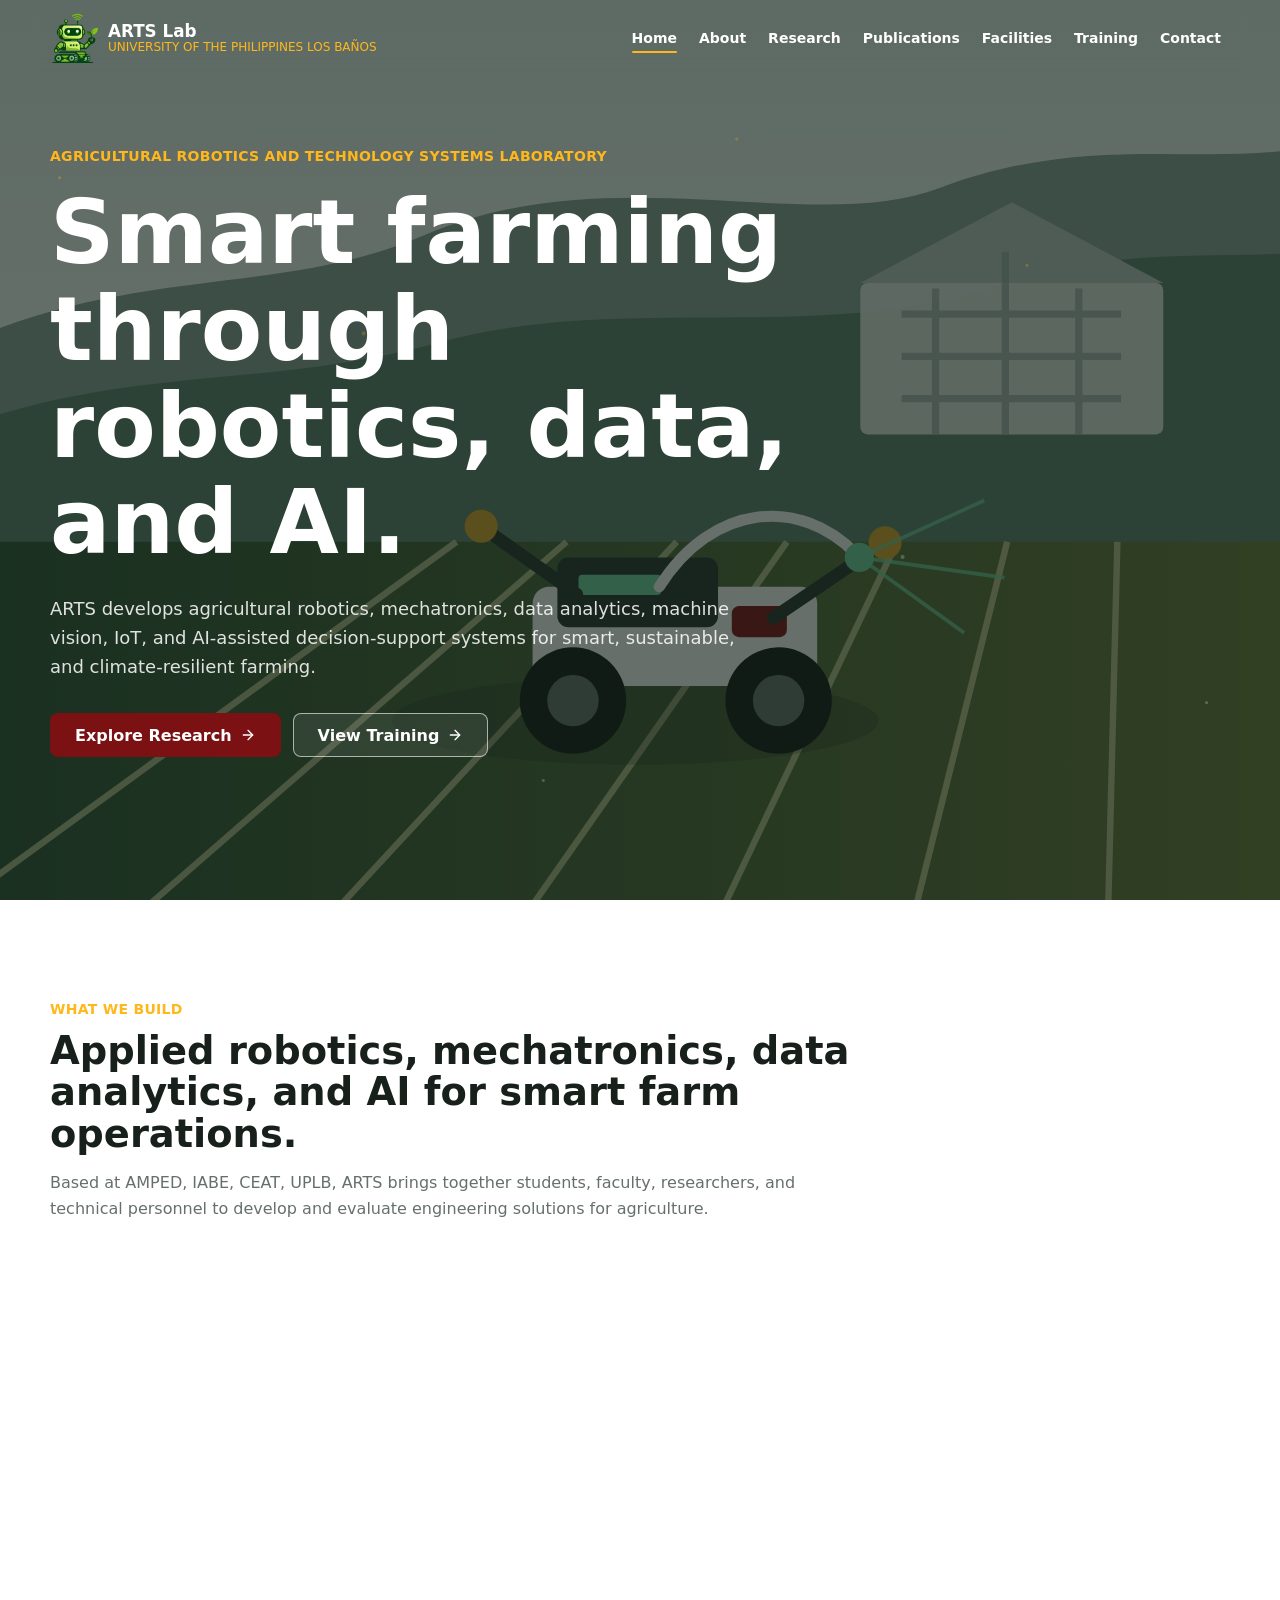
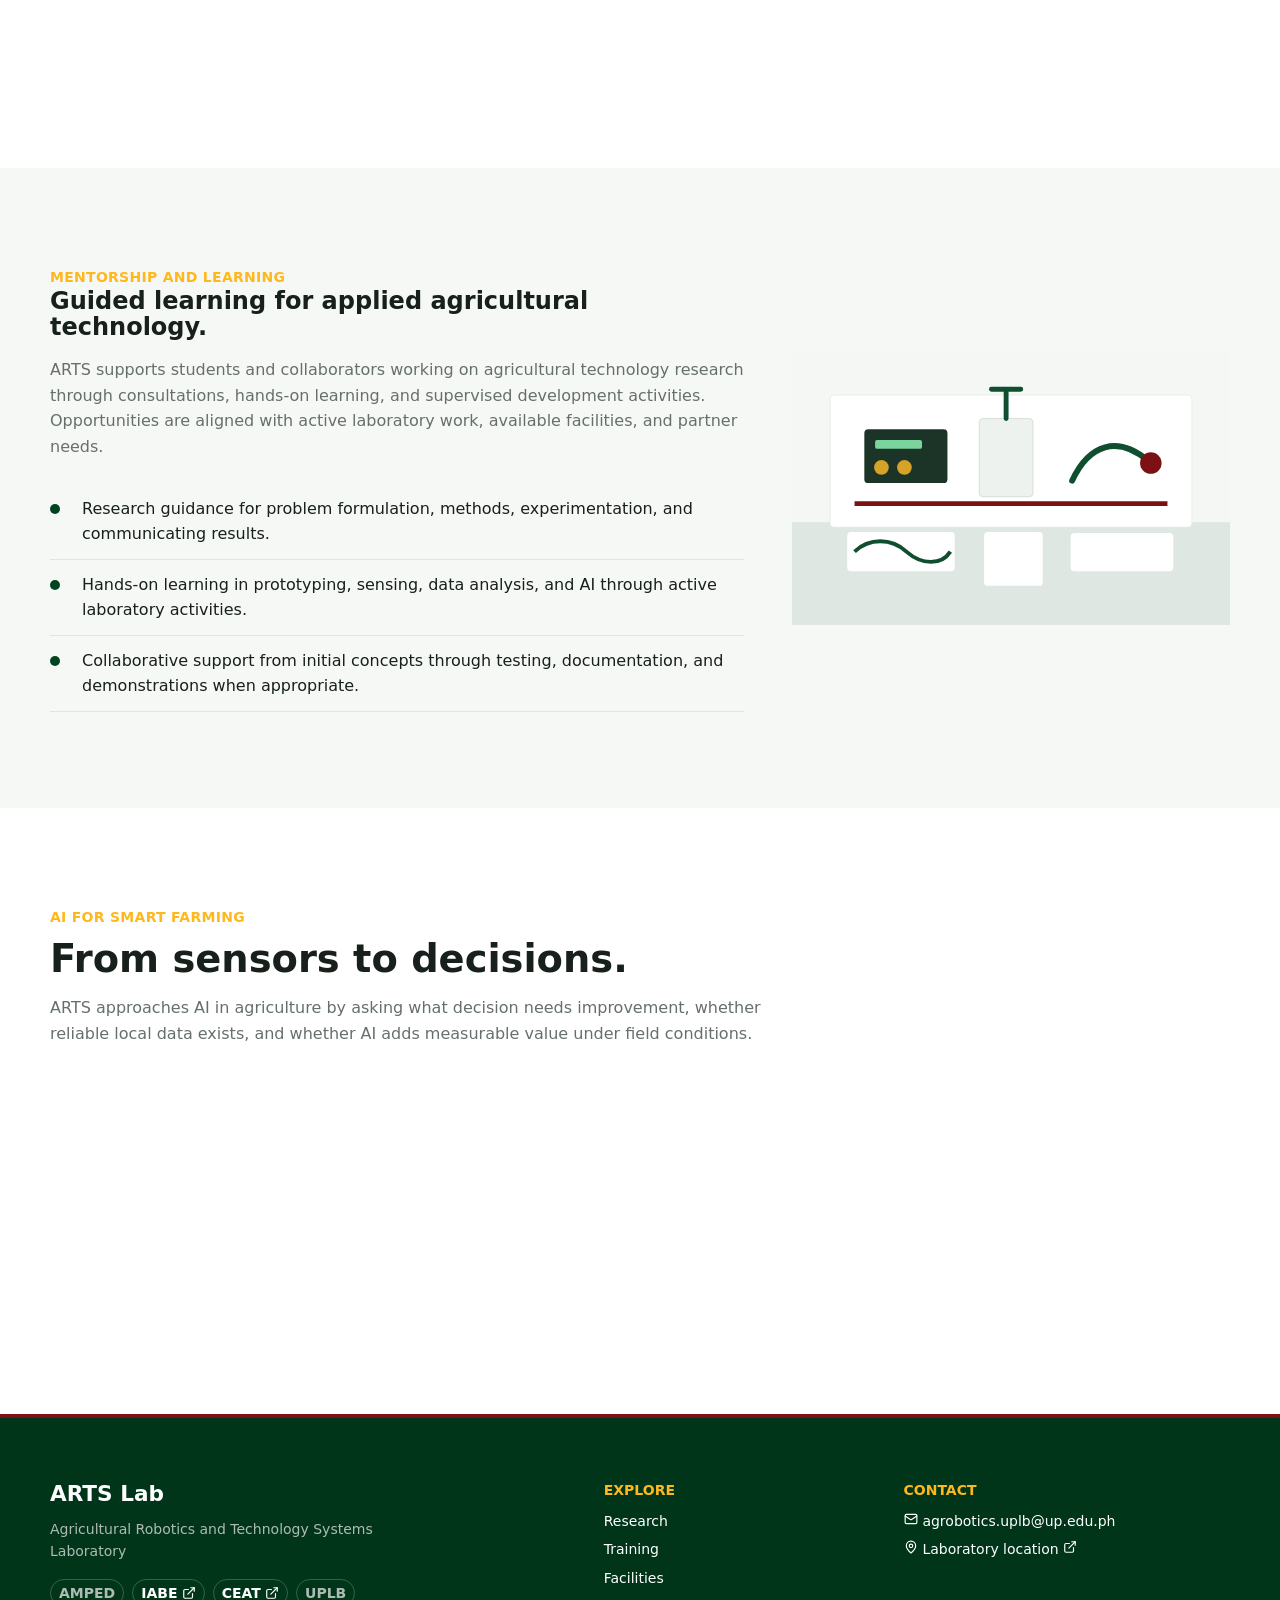
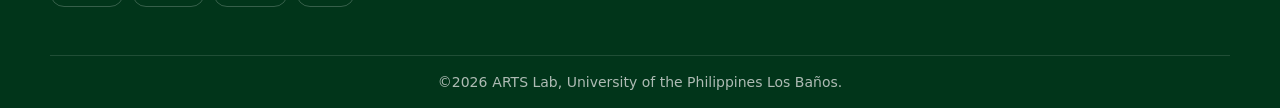
==== commit 76d8e1e8: "Refine hero branding and motion" ====
--- a/index.html
+++ b/index.html
@@ -26,7 +26,8 @@
 
   <main id="main-content">
     <section class="hero">
-      <div class="hero-inner">
+      <div class="hero-particles" aria-hidden="true"></div>
+      <div class="hero-inner hero-intro">
         <span class="eyebrow">Agricultural Robotics and Technology Systems Laboratory</span>
         <h1>Smart farming through robotics, data, and AI.</h1>
         <p>ARTS develops agricultural robotics, mechatronics, data analytics, machine vision, IoT, and AI-assisted decision-support systems for smart, sustainable, and climate-resilient farming.</p>
--- a/assets/css/style.css
+++ b/assets/css/style.css
@@ -1,9 +1,10 @@
 :root {
+  /* UP institutional palette: maroon, forest green, and gold accent. */
   --maroon: #7b1113;
-  --maroon-dark: #4f0b0d;
-  --green: #0f4f2f;
-  --green-soft: #e7f1ec;
-  --gold: #d6a329;
+  --maroon-dark: #58080a;
+  --green: #014421;
+  --green-soft: #e7f0e9;
+  --gold: #ffb81c;
   --ink: #17201b;
   --muted: #66706b;
   --line: #dfe6e2;
@@ -93,26 +94,10 @@
   transition: background 180ms ease, border-color 180ms ease, box-shadow 180ms ease;
 }
 
-.site-header::after {
-  content: "";
-  position: absolute;
-  right: 0;
-  bottom: -2px;
-  left: 0;
-  height: 3px;
-  background: var(--green);
-  opacity: 0;
-  transition: opacity 180ms ease;
-}
-
 .site-header.is-scrolled {
-  border-bottom-color: rgba(223, 230, 226, 0.9);
+  border-bottom-color: rgba(123, 17, 19, 0.22);
   background: rgba(255, 255, 255, 0.94);
   box-shadow: 0 4px 18px rgba(23, 32, 27, 0.04);
-}
-
-.site-header.is-scrolled::after {
-  opacity: 1;
 }
 
 .home-page .site-header:not(.is-scrolled) .brand-text strong,
@@ -121,13 +106,17 @@
 }
 
 .home-page .site-header:not(.is-scrolled) .brand-text span {
-  color: #f2c95c;
-}
-
-.home-page .site-header:not(.is-scrolled) .nav-links a:hover,
+  color: var(--gold);
+}
+
+.home-page .site-header:not(.is-scrolled) .nav-links a:hover {
+  color: #fff;
+  background: rgba(255, 255, 255, 0.16);
+}
+
 .home-page .site-header:not(.is-scrolled) .nav-links a.active {
   color: #fff;
-  background: rgba(255, 255, 255, 0.16);
+  background: transparent;
 }
 
 .home-page .site-header:not(.is-scrolled) .nav-toggle {
@@ -241,14 +230,24 @@
   text-decoration: none;
 }
 
-.nav-links a:hover,
+.nav-links a:hover {
+  color: var(--maroon);
+  background: rgba(123, 17, 19, 0.07);
+}
+
 .nav-links a.active {
   color: var(--maroon);
-  background: #f8eeee;
-}
-
-.nav-links a::after {
-  display: none;
+}
+
+.nav-links a.active::after {
+  content: "";
+  position: absolute;
+  right: 9px;
+  bottom: 5px;
+  left: 9px;
+  height: 2px;
+  border-radius: 999px;
+  background: var(--gold);
 }
 
 .nav-links a:focus-visible,
@@ -262,11 +261,12 @@
 
 .hero {
   position: relative;
-  min-height: clamp(620px, 100svh, 820px);
+  min-height: 100vh;
+  min-height: 100svh;
   display: grid;
   align-items: center;
   overflow: hidden;
-  background: #111d17;
+  background: #01351a;
 }
 
 .hero::before {
@@ -289,6 +289,31 @@
   pointer-events: none;
 }
 
+.hero-particles {
+  position: absolute;
+  inset: -4%;
+  z-index: 1;
+  opacity: 0.32;
+  pointer-events: none;
+  background:
+    radial-gradient(circle at 8% 22%, rgba(255, 184, 28, 0.9) 0 1px, transparent 2px),
+    radial-gradient(circle at 18% 72%, rgba(218, 239, 224, 0.78) 0 1px, transparent 2px),
+    radial-gradient(circle at 30% 38%, rgba(255, 184, 28, 0.7) 0 1.5px, transparent 2.5px),
+    radial-gradient(circle at 43% 84%, rgba(218, 239, 224, 0.72) 0 1px, transparent 2px),
+    radial-gradient(circle at 57% 18%, rgba(255, 184, 28, 0.76) 0 1px, transparent 2px),
+    radial-gradient(circle at 69% 61%, rgba(218, 239, 224, 0.74) 0 1.5px, transparent 2.5px),
+    radial-gradient(circle at 78% 31%, rgba(255, 184, 28, 0.72) 0 1px, transparent 2px),
+    radial-gradient(circle at 91% 76%, rgba(218, 239, 224, 0.78) 0 1px, transparent 2px),
+    linear-gradient(120deg, transparent 49.8%, rgba(218, 239, 224, 0.22) 50%, transparent 50.2%) 72% 25% / 140px 1px no-repeat,
+    linear-gradient(120deg, transparent 49.8%, rgba(255, 184, 28, 0.18) 50%, transparent 50.2%) 12% 68% / 110px 1px no-repeat;
+}
+
+@media (prefers-reduced-motion: no-preference) {
+  .hero-particles {
+    animation: particle-drift 24s ease-in-out infinite alternate;
+  }
+}
+
 @keyframes hero-drift {
   from {
     transform: scale(1.02) translate3d(0, 0, 0);
@@ -301,7 +326,7 @@
 
 .hero-inner {
   position: relative;
-  z-index: 1;
+  z-index: 2;
   width: min(100% - 32px, var(--max));
   margin: 0 auto;
   padding: var(--space-8) 0;
@@ -318,7 +343,7 @@
 
 .hero .eyebrow {
   display: inline-block;
-  color: #f2c95c;
+  color: var(--gold);
 }
 
 h1,
@@ -352,6 +377,35 @@
   flex-wrap: wrap;
   gap: var(--space-3);
   margin-top: var(--space-6);
+}
+
+@keyframes particle-drift {
+  from { transform: translate3d(-0.5%, -0.4%, 0); }
+  to { transform: translate3d(0.8%, 0.6%, 0); }
+}
+
+@media (prefers-reduced-motion: no-preference) {
+  .hero-intro > * {
+    opacity: 0;
+    animation: hero-intro-in 620ms cubic-bezier(0.22, 1, 0.36, 1) forwards;
+  }
+
+  .hero-intro > :nth-child(1) { animation-delay: 80ms; }
+  .hero-intro > :nth-child(2) { animation-delay: 160ms; }
+  .hero-intro > :nth-child(3) { animation-delay: 240ms; }
+  .hero-intro > :nth-child(4) { animation-delay: 320ms; }
+}
+
+@keyframes hero-intro-in {
+  from {
+    opacity: 0;
+    transform: translateY(18px);
+  }
+
+  to {
+    opacity: 1;
+    transform: translateY(0);
+  }
 }
 
 .button {
@@ -777,7 +831,7 @@
 .site-footer {
   color: #dce6e0;
   border-top: 4px solid var(--maroon);
-  background: #101a15;
+  background: #01351a;
 }
 
 .footer-grid {
@@ -812,11 +866,11 @@
 }
 
 .site-footer a:hover {
-  color: #e8bd47;
+  color: var(--gold);
 }
 
 .site-footer h3 {
-  color: #e8bd47;
+  color: var(--gold);
   font-size: var(--text-sm);
   font-weight: 700;
   line-height: 1.2;
@@ -971,10 +1025,14 @@
     color: #34413a;
   }
 
-  .home-page .site-header:not(.is-scrolled) .nav-links.open a:hover,
+  .home-page .site-header:not(.is-scrolled) .nav-links.open a:hover {
+    color: var(--maroon);
+    background: rgba(123, 17, 19, 0.07);
+  }
+
   .home-page .site-header:not(.is-scrolled) .nav-links.open a.active {
     color: var(--maroon);
-    background: #f8eeee;
+    background: transparent;
   }
 
   .nav-links a {
@@ -1008,10 +1066,6 @@
     font-size: var(--text-xs);
   }
 
-  .hero {
-    min-height: min(760px, 100svh);
-  }
-
   .hero-inner,
   .page-hero .wrap,
   .section {
